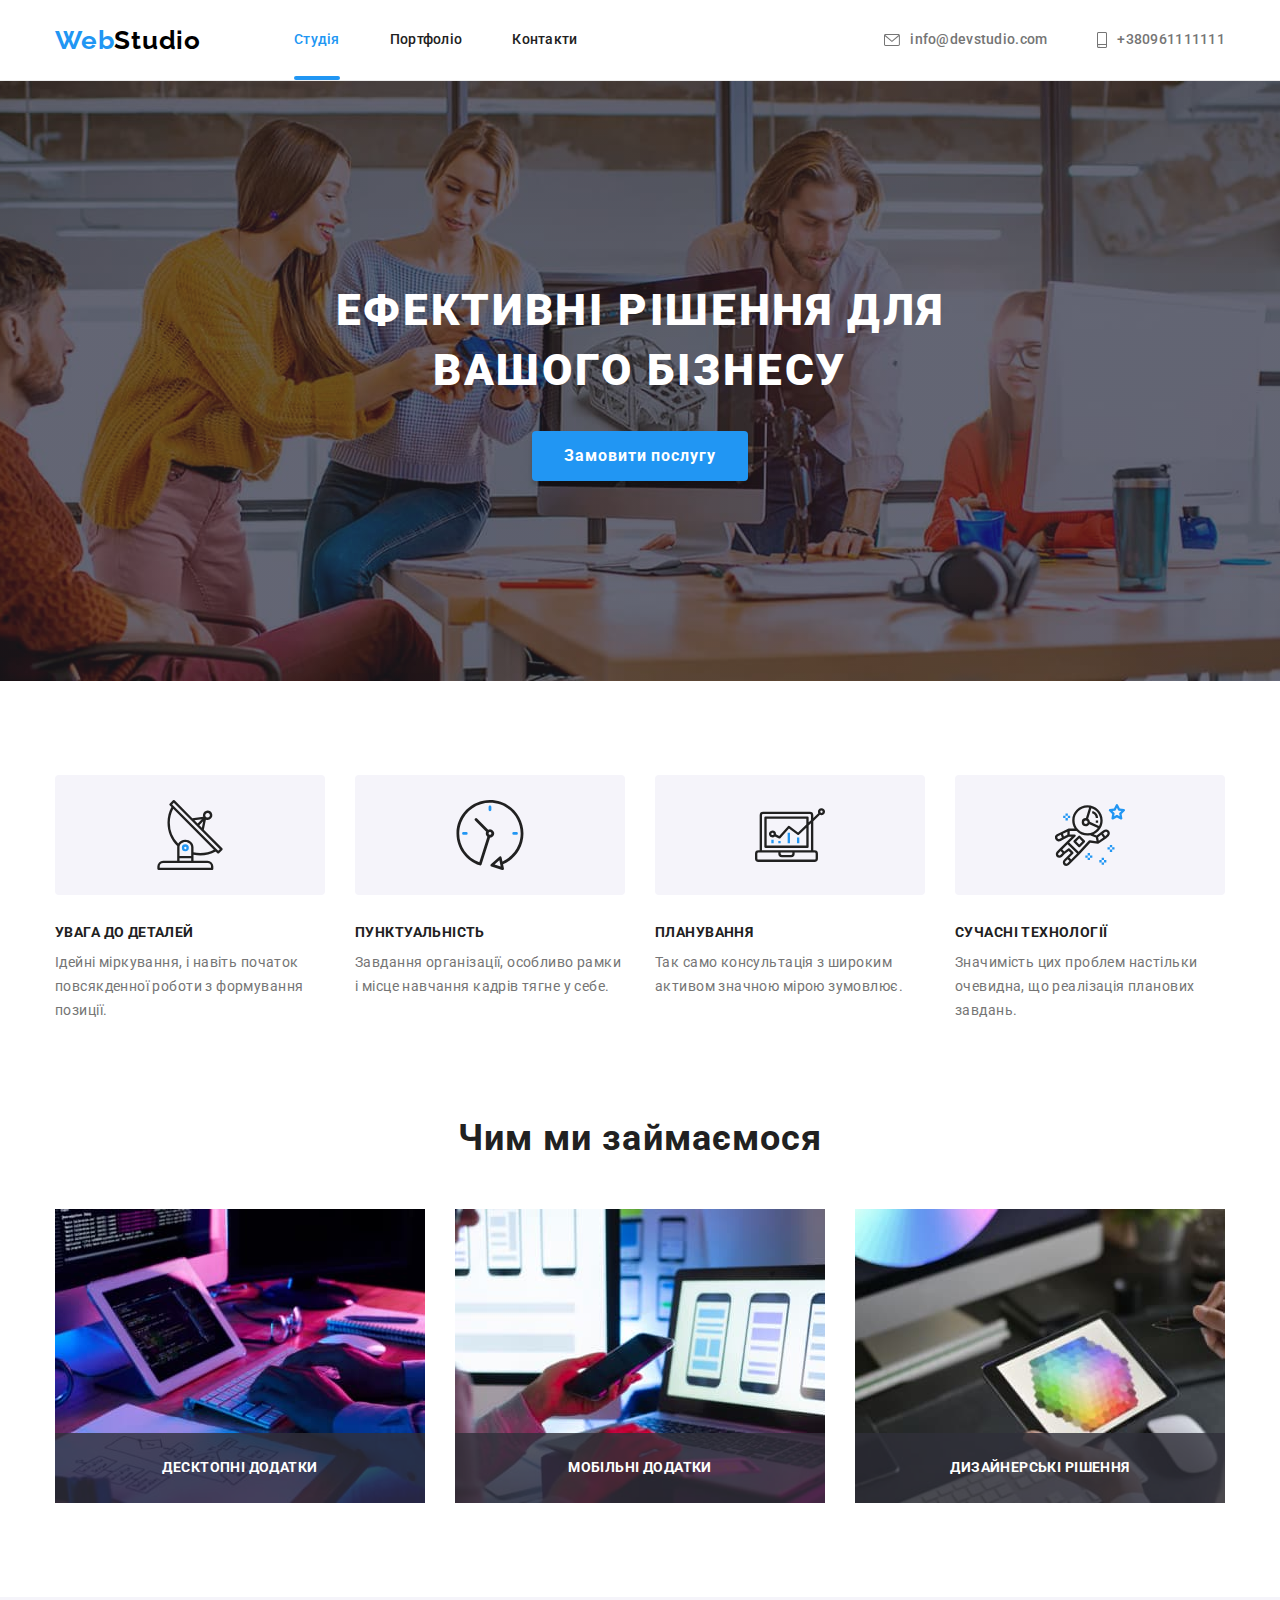
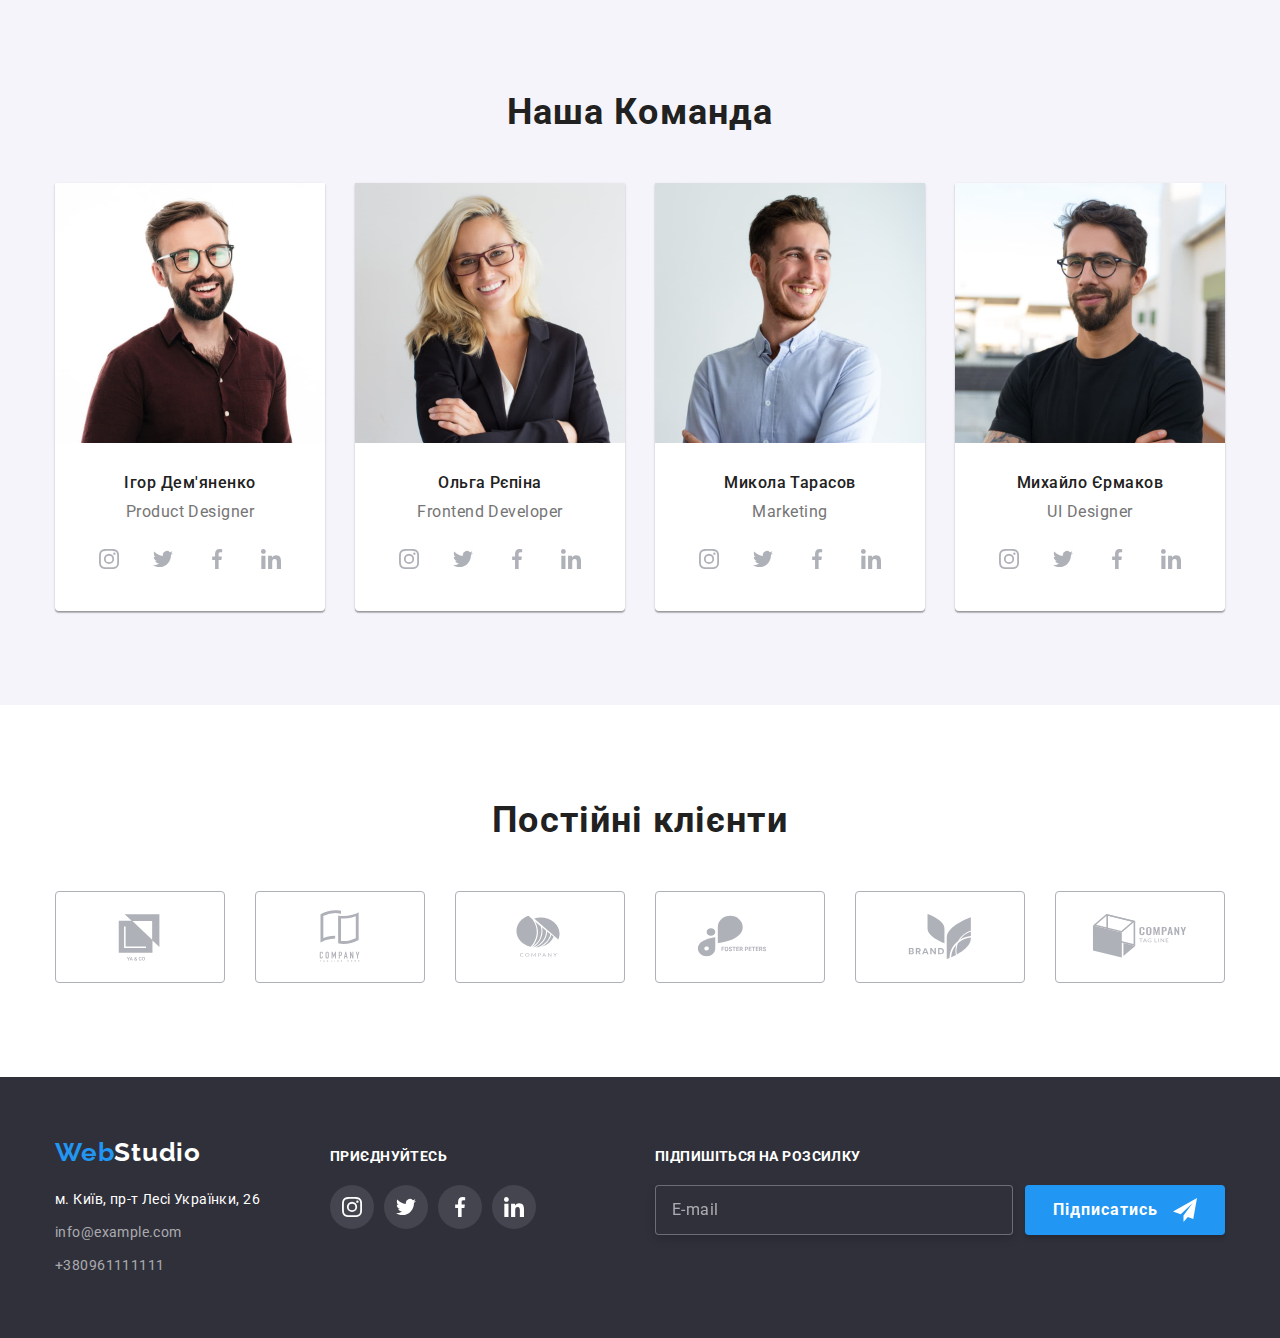
==== index.html @ 1fc2f69b "ДЗ 7" ====
<!DOCTYPE html>
<html lang="uk">
	<head>
		<meta charset="UTF-8" />
		<meta http-equiv="X-UA-Compatible" content="IE=edge" />
		<meta name="viewport" content="width=device-width, initial-scale=1.0" />
		<title>Web Studio (Version 2.1)</title>
		<link rel="preconnect" href="https://fonts.googleapis.com" />
		<link rel="preconnect" href="https://fonts.gstatic.com" crossorigin />
		<link
			href="https://fonts.googleapis.com/css2?family=Raleway:wght@700&family=Roboto:wght@400;500;700;900&display=swap"
			rel="stylesheet"
		/>
		<link
			rel="stylesheet"
			href="https://cdnjs.cloudflare.com/ajax/libs/modern-normalize/1.1.0/modern-normalize.min.css"
		/>
		<link rel="stylesheet" href="./css/main.min.css" />
	</head>

	<body>
		<header class="header">
			<div class="container">
				<div class="header__container">
					<nav class="navigation">
						<a lang="en" href="./index.html" class="link navigation__logo"
							><span class="navigation__logo-part1">Web</span><span class="navigation__logo-part2">Studio</span>
						</a>
						<ul class="site-nav list">
							<li class="site-nav__item"><a href="./index.html" class="site-nav__link link current">Студія</a> </li>
							<li class="site-nav__item"><a href="./portfolio.html" class="site-nav__link link">Портфоліо</a> </li>
							<li class="site-nav__item"><a href="" class="site-nav__link link">Контакти</a></li>
						</ul>
					</nav>
					<ul class="site-adress list">
						<li class="site-adress__item mail">
							<svg class="site-adress__icon" width="16px" height="12px">
								<use href="./images/icons.svg#icon-envelope"></use>
							</svg>
							<a href="mailto:info@devstudio.com" class="site-adress__link link">info@devstudio.com</a>
						</li>
						<li class="site-adress__item phone">
							<svg class="site-adress__icon" width="10px" height="16px">
								<use href="./images/icons.svg#icon-smartphone"></use>
							</svg>
							<a href="tel:+380961111111" class="site-adress__link link">+380961111111</a>
						</li>
					</ul>
				</div>
			</div>
		</header>
		<main>
			<section class="hero">
				<div class="container">
					<h1 class="hero__title">Ефективні рішення для вашого бізнесу</h1>
					<button type="button" class="hero__button" data-modal-open>Замовити послугу</button>
				</div>
			</section>
			<div class="container">
				<section class="benefits section">
					<h2 class="visually-hidden">Наші переваги</h2>
					<ul class="benefits__list">
						<li class="list">
							<div class="benefits__blok">
								<svg class="icon" width="70px" height="70px">
									<use href="./images/icons.svg#icon-antenna"></use>
								</svg>
							</div>
							<h3 class="benefits__title">УВАГА ДО ДЕТАЛЕЙ</h3>
							<p class="benefits__text"
								>Ідейні міркування, і навіть початок повсякденної роботи з формування позиції.
							</p>
						</li>
						<li class="list">
							<div class="benefits__blok">
								<svg class="icon" width="70px" height="70px">
									<use href="./images/icons.svg#icon-clock"></use>
								</svg>
							</div>
							<h3 class="benefits__title">ПУНКТУАЛЬНІСТЬ</h3>
							<p class="benefits__text">Завдання організації, особливо рамки і місце навчання кадрів тягне у себе. </p>
						</li>
						<li class="list">
							<div class="benefits__blok">
								<svg class="icon" width="70px" height="70px">
									<use href="./images/icons.svg#icon-diagram"></use>
								</svg>
							</div>
							<h3 class="benefits__title">ПЛАНУВАННЯ</h3>
							<p class="benefits__text">Так само консультація з широким активом значною мірою зумовлює. </p>
						</li>
						<li class="list">
							<div class="benefits__blok">
								<svg class="icon" width="70px" height="70px">
									<use href="./images/icons.svg#icon-astronaut"></use>
								</svg>
							</div>
							<h3 class="benefits__title">СУЧАСНІ ТЕХНОЛОГІЇ</h3>
							<p class="benefits__text">Значимість цих проблем настільки очевидна, що реалізація планових завдань. </p>
						</li>
					</ul>
				</section>
			</div>

			<section class="about section">
				<div class="container">
					<h2 class="about__head">Чим ми займаємося</h2>
					<ul class="about__list list">
						<li class="about__card">
							<h3 class="about__title">Десктопні додатки</h3>
							<a href=""><img src="./images/img-1-1.jpg" alt="Десктопные Приложения" width="370" height="294" /></a>
						</li>
						<li class="about__card">
							<h3 class="about__title">Мобільні додатки</h3
							><a href=""><img src="./images/img-1-2.jpg" alt="Мобильные Приложения" width="370" height="294" /></a>
						</li>

						<li class="about__card">
							<h3 class="about__title">Дизайнерські рішення</h3
							><a href=""><img src="./images/img-1-3.jpg" alt="Гвозди деревянные" width="370" height="294" /></a>
						</li>
					</ul>
				</div>
			</section>
			<section class="team section">
				<div class="container">
					<h2 class="team__head">Наша Команда</h2>
					<ul class="team__list list">
						<li class="team__card"
							><img src="./images/img-1-4.jpg" alt="хлопец в очках" width="270" height="260" />
							<h3 class="team__name">Ігор Дем'яненко</h3>
							<p lang="en" class="team__job">Product Designer</p>
							<ul class="social list">
								<li
									><a href="" class="social__link">
										<svg class="social__icon" width="20px" height="20px">
											<use href="./images/icons.svg#icon-instagram"></use>
										</svg> </a
								></li>
								<li
									><a href="" class="social__link">
										<svg class="social__icon" width="20px" height="20px">
											<use href="./images/icons.svg#icon-twitter"></use></svg></a
								></li>
								<li
									><a href="" class="social__link">
										<svg class="social__icon" width="20px" height="20px">
											<use href="./images/icons.svg#icon-facebook"></use></svg></a
								></li>
								<li
									><a href="" class="social__link">
										<svg class="social__icon" width="20px" height="20px">
											<use href="./images/icons.svg#icon-linkedin"></use></svg></a
								></li>
							</ul>
						</li>
						<li class="team__card"
							><img src="./images/img-1-5.jpg" alt="баришня в очках" width="270" height="260" />
							<h3 class="team__name">Ольга Рєпіна</h3>
							<p lang="en" class="team__job">Frontend Developer</p>
							<ul class="social list">
								<li
									><a href="" class="social__link">
										<svg class="social__icon" width="20px" height="20px">
											<use href="./images/icons.svg#icon-instagram"></use>
										</svg> </a
								></li>
								<li
									><a href="" class="social__link">
										<svg class="social__icon" width="20px" height="20px">
											<use href="./images/icons.svg#icon-twitter"></use></svg></a
								></li>
								<li
									><a href="" class="social__link">
										<svg class="social__icon" width="20px" height="20px">
											<use href="./images/icons.svg#icon-facebook"></use></svg></a
								></li>
								<li
									><a href="" class="social__link">
										<svg class="social__icon" width="20px" height="20px">
											<use href="./images/icons.svg#icon-linkedin"></use></svg></a
								></li>
							</ul>
						</li>
						<li class="team__card"
							><img src="./images/img-1-6.jpg" alt="хлопец без очков" width="270" height="260" />
							<h3 class="team__name">Микола Тарасов</h3>
							<p lang="en" class="team__job">Marketing</p>
							<ul class="social list">
								<li
									><a href="" class="social__link">
										<svg class="social__icon" width="20px" height="20px">
											<use href="./images/icons.svg#icon-instagram"></use>
										</svg> </a
								></li>
								<li
									><a href="" class="social__link">
										<svg class="social__icon" width="20px" height="20px">
											<use href="./images/icons.svg#icon-twitter"></use></svg></a
								></li>
								<li
									><a href="" class="social__link">
										<svg class="social__icon" width="20px" height="20px">
											<use href="./images/icons.svg#icon-facebook"></use></svg></a
								></li>
								<li
									><a href="" class="social__link">
										<svg class="social__icon" width="20px" height="20px">
											<use href="./images/icons.svg#icon-linkedin"></use></svg></a
								></li>
							</ul>
						</li>
						<li class="team__card"
							><img src="./images/img-1-7.jpg" alt="похожий хлопец в очках" width="270" height="260" />
							<h3 class="team__name">Михайло Єрмаков</h3>
							<p lang="en" class="team__job">UI Designer</p>
							<ul class="social list">
								<li
									><a href="" class="social__link">
										<svg class="social__icon" width="20px" height="20px">
											<use href="./images/icons.svg#icon-instagram"></use>
										</svg> </a
								></li>
								<li
									><a href="" class="social__link">
										<svg class="social__icon" width="20px" height="20px">
											<use href="./images/icons.svg#icon-twitter"></use></svg></a
								></li>
								<li
									><a href="" class="social__link">
										<svg class="social__icon" width="20px" height="20px">
											<use href="./images/icons.svg#icon-facebook"></use></svg></a
								></li>
								<li
									><a href="" class="social__link">
										<svg class="social__icon" width="20px" height="20px">
											<use href="./images/icons.svg#icon-linkedin"></use></svg></a
								></li>
							</ul>
						</li>
					</ul>
				</div>
			</section>
			<section class="clients section">
				<div class="container">
					<h2 class="clients__head">Постійні клієнти</h2>
					<ul class="clients__list list">
						<li
							><a href="" class="client__link">
								<svg width="106px" height="60px">
									<use href="./images/icons.svg#icon-logop1"></use></svg></a
						></li>
						<li
							><a href="" class="client__link">
								<svg width="106px" height="60px">
									<use href="./images/icons.svg#icon-logop2"></use></svg></a
						></li>
						<li
							><a href="" class="client__link">
								<svg width="106px" height="60px">
									<use href="./images/icons.svg#icon-logop3"></use></svg></a
						></li>
						<li
							><a href="" class="client__link">
								<svg width="106px" height="60px">
									<use href="./images/icons.svg#icon-logop4"></use></svg></a
						></li>
						<li
							><a href="" class="client__link">
								<svg width="106px" height="60px">
									<use href="./images/icons.svg#icon-logop5"></use></svg></a
						></li>
						<li
							><a href="" class="client__link">
								<svg width="106px" height="60px">
									<use href="./images/icons.svg#icon-logop6"></use></svg></a
						></li>
					</ul>
				</div>
			</section>
		</main>
		<footer class="footer">
			<div class="container list">
				<div class="footer__blocks list">
					<div class="footer__nav">
						<a href="" class="link">
							<p lang="en" class="navigation__logo-footer"
								><span class="navigation__logo-part1">Web</span><span class="navigation__logo-part3">Studio</span></p
							>
						</a>
						<address>
							<ul class="list">
								<li class="footer__list"
									><a href="https://goo.gl/maps/LEngHqbAJeuQZEvs9" target="_blank" class="city__adress link"
										>м. Київ, пр-т Лесі Українки, 26</a
									>
								</li>
								<li class="footer__list"
									><a href="mailto:info@example.com" class="footer__contacts link">info@example.com</a>
								</li>
								<li><a href="tel:+380961111111" class="footer__contacts link">+380961111111</a></li>
							</ul>
						</address>
					</div>
					<div class="footer__social">
						<p class="footer__title">приєднуйтесь</p>
						<ul class="footer__list list">
							<li class="footer__social-item"
								><a href="" class="footer__social-link">
									<svg class="footer-icon" width="20px" height="20px">
										<use href="./images/icons.svg#icon-instagram"></use>
									</svg> </a
							></li>
							<li class="footer__social-item"
								><a href="" class="footer__social-link">
									<svg class="footer-icon" width="20px" height="20px">
										<use href="./images/icons.svg#icon-twitter"></use></svg></a
							></li>
							<li class="footer__social-item"
								><a href="" class="footer__social-link">
									<svg class="footer-icon" width="20px" height="20px">
										<use href="./images/icons.svg#icon-facebook"></use></svg></a
							></li>
							<li class="footer__social-item"
								><a href="" class="footer__social-link">
									<svg class="footer-icon" width="20px" height="20px">
										<use href="./images/icons.svg#icon-linkedin"></use></svg></a
							></li>
						</ul>
					</div>
					<div class="footer__join">
						<p class="footer__title">підпишіться на розсилку</p>
						<form class="footer__email">
							<input type="email" name="email" placeholder="E-mail" class="footer__email-input" />
							<button type="submit" class="footer__button">
								<span class="footer__button-icon">
									Підписатись
									<svg class="footer__icon" width="24px" height="24px">
										<use href="./images/icons.svg#icon-send"></use>
									</svg>
								</span>
							</button>
						</form>
					</div>
				</div>
			</div>
		</footer>
		<div class="backdrop is-hidden" data-modal>
			<div class="modal">
				<button type="button" class="modal__close" data-modal-close>
					<svg class="modal__close-icon" width="18px" height="18px">
						<use href="./images/icons.svg#icon-modal-close"></use>
					</svg>
				</button>
				<p class="modal__title">Залиште свої дані, ми вам передзвонимо</p>
				<form class="modal__form">
					<div class="modal__field"
						><label for="name">Ім'я</label>
						<div class="modal__icon-position">
							<input type="text" name="name" id="name" />
							<svg class="modal__icon" width="18px" height="18px">
								<use href="./images/icons.svg#icon-person"></use>
							</svg>
						</div>
					</div>
					<div class="modal__field"
						><label for="phone">Телефон</label>
						<div class="modal__icon-position">
							<input type="tel" name="phone" id="phone" />
							<svg class="modal__icon" width="18px" height="18px">
								<use href="./images/icons.svg#icon-phone"></use>
							</svg>
						</div>
					</div>
					<div class="modal__field"
						><label for="mail">Пошта</label>
						<div class="modal__icon-position">
							<input type="email" name="email" id="mail" />
							<svg class="modal__icon" width="18px" height="18px">
								<use href="./images/icons.svg#icon-email"></use>
							</svg>
						</div>
					</div>
					<div class="modal__field">
						<label for="comment">Коментар</label>
						<textarea name="comment" cols="30" rows="10" placeholder="Введіть текст" id="comment"></textarea>
					</div>
					<label for="agree" class="modal__text">
						<input type="checkbox" name="agree" id="agree" class="modal__checkbox" />
						<span class="modal__agree-icon">
							<svg width="16px" height="15px">
								<use href="./images/icons.svg#icon-check-mark"></use>
							</svg>
						</span>
						Погоджуюся з розсилкою та приймаю <a href="" class="modal__link">Умови договору</a>
					</label>
					<div class="modal__button-center"><button type="submit" class="modal__button">Відправити</button></div>
				</form>
			</div>
		</div>
		<script src="./js/modal.js"></script>
	</body>
</html>
---- css/main.min.css ----
html{box-sizing:border-box}*,::before,::after{box-sizing:inherit}h1,h2,h3,h4,h5,h6,p,ul,ol{margin:0;padding:0}img{display:block;max-width:100%;height:auto}.list{list-style:none}.link{text-decoration:none}.container{width:1200px;padding-left:15px;padding-right:15px;margin-left:auto;margin-right:auto}.section{padding-top:94px;padding-bottom:94px}.about__head,.team__head,.clients__head{text-align:center;margin-bottom:50px;font-weight:700;font-size:36px;line-height:1.17;letter-spacing:.03em;color:var(--title-text-color)}:root{--primary-text-color: #757575;--title-text-color: #212121;--white-text-color: #ffffff;--blue-color: #2196f3;--blue-hover-color: #188ce8;--background-back-color: #2f303a;--logo-part2-color: #000000;--footer-color: rgba(255, 255, 255, 0.6);--button-bg-color: #f5f4fa;--team-bg-color: #f5f4fa;--main-bg-color: #f5f5f5;--border-heder-line: #ececec;--border-card-line: #eeeeee;--icon-main-color: #afb1b8;--hero-bg-color: #c4c4c4;--hero-bg-overlay: rgba(47, 48, 58, 0.4);--bgcolor-wedo: rgba(47, 48, 58, 0.8);--timing-function: cubic-bezier(0.4, 0, 0.2, 1);--bgcolor-exampl-overlay: rgba(33, 150, 243, 0.9)}body{font-family:"roboto",sans-serif}.visually-hidden{position:absolute;width:1px;height:1px;margin:-1px;border:0;padding:0;white-space:nowrap;clip-path:inset(100%);clip:rect(0 0 0 0);overflow:hidden}.header{background-color:var(--white-text-color);border-bottom:1px solid var(--border-heder-line)}.header__container,.navigation{display:flex;align-items:center}.navigation__logo{margin-right:93px}.navigation__logo-part1,.navigation__logo-part2,.navigation__logo-part3{font-family:"Raleway";font-style:normal;font-weight:700;font-size:26px;line-height:1.19;letter-spacing:.03em}.navigation__logo-part1{color:var(--blue-color)}.navigation__logo-part2{color:var(--logo-part2-color)}.site-nav__link{display:block;position:relative;padding-top:32px;padding-bottom:32px;font-weight:500;font-size:14px;line-height:1.14;letter-spacing:.02em;color:var(--title-text-color);transition:color 250ms var(--timing-function)}.site-nav__link:hover,.site-nav__link:focus,.site-nav__link:active{color:var(--blue-color)}.site-nav{display:flex}.site-nav .current{color:var(--blue-color)}.site-nav .current::after{content:"";position:absolute;left:0;bottom:0;display:block;width:100%;height:4px;border-radius:2px;background-color:var(--blue-color)}.site-nav__item:not(:last-child){margin-right:50px}.site-adress{display:flex;margin-left:auto;justify-content:center;align-items:center;color:var(--primary-text-color)}.site-adress__item{display:flex;padding-top:32px;padding-bottom:32px;justify-content:center;align-items:center}.site-adress__item .mail{padding-top:32px;padding-bottom:32px}.site-adress__item:not(:last-child){margin-right:50px}.site-adress__item:focus,.site-adress__item:hover,.site-adress__item:active{color:var(--blue-color);cursor:pointer}.site-adress__icon{display:flex;margin-right:10px;justify-content:center;align-items:center;fill:currentColor;transition:color 250ms var(--timing-function)}.site-adress__link{font-weight:500;font-size:14px;line-height:1.14;letter-spacing:.02em;color:var(--primary-text-color);transition:color 250ms var(--timing-function)}.site-adress__item:focus .site-adress__link,.site-adress__item:hover .site-adress__link,.site-adress__item:active .site-adress__link{color:var(--blue-color);cursor:pointer}.hero{background-color:var(--hero-bg-color);background-image:linear-gradient(var(--hero-bg-overlay), var(--hero-bg-overlay)),url(../images/hero\ bg.jpg);background-repeat:no-repeat;background-position:center;max-width:1600px;margin:0 auto;text-align:center;padding:200px 0px}.hero__title{width:696px;margin:auto;margin-bottom:30px;font-weight:900;font-size:44px;line-height:1.36;letter-spacing:.06em;text-transform:uppercase;color:var(--white-text-color)}.hero__button{padding:10px 32px;font-family:"Roboto";font-weight:700;font-size:16px;line-height:1.88;align-items:center;letter-spacing:.06em;color:var(--white-text-color);background-color:var(--blue-color);box-shadow:0px 4px 4px rgba(0,0,0,.15);border-radius:4px;border:none;transition:background-color 250ms var(--timing-function)}.hero__button:hover,.hero__button:focus{background-color:var(--blue-hover-color);cursor:pointer}.benefits{padding-bottom:0}.benefits__list{display:flex}.benefits__list .list:not(:last-child){margin-right:30px}.benefits__blok{display:flex;justify-content:center;align-items:center;background-color:var(--button-bg-color);width:270px;height:120px;border-radius:4px;margin-bottom:30px}.benefits__title{margin-bottom:10px;font-weight:700;font-size:14px;line-height:1.14;letter-spacing:.03em;text-transform:uppercase;color:var(--title-text-color)}.benefits__text{width:270px;font-weight:400;font-size:14px;line-height:1.71;letter-spacing:.03em;color:var(--primary-text-color)}.about__list{display:flex;gap:30px}.about__card{position:relative}.about__title{display:flex;justify-content:center;align-items:center;position:absolute;width:370px;height:70px;left:0;bottom:0;background-color:var(--bgcolor-wedo);font-weight:700;font-size:14px;line-height:1.14;text-align:center;margin:0;letter-spacing:.03em;text-transform:uppercase;color:var(--white-text-color)}.team{background-color:var(--team-bg-color)}.team__list{display:flex;gap:30px;text-align:center}.team__card{box-shadow:0px 1px 3px rgba(0,0,0,.12),0px 1px 1px rgba(0,0,0,.14),0px 2px 1px rgba(0,0,0,.2);border-radius:0px 0px 4px 4px;background-color:var(--white-text-color)}.team__name{margin-top:30px;margin-bottom:10px;font-weight:500;font-size:16px;line-height:1.19;letter-spacing:.03em;color:var(--title-text-color)}.team__job{margin-bottom:16px;font-weight:400;font-size:16px;line-height:1.19;letter-spacing:.03em;color:var(--primary-text-color)}.social{display:flex;justify-content:center;gap:10px;margin-bottom:30px}.social__link{width:44px;height:44px;border-radius:50%;display:flex;justify-content:center;align-items:center;fill:var(--icon-main-color);transition:background-color 250ms var(--timing-function),fill 250ms var(--timing-function)}.social__link:hover,.social__link:focus,.social__link:active{background-color:var(--blue-color)}.social__link:hover .social__icon,.social__link:focus .social__icon,.social__link:active .social__icon{fill:var(--white-text-color)}.clients__list{display:flex;gap:30px}.client__link{display:flex;justify-content:center;align-items:center;fill:var(--icon-main-color);border:1px solid var(--icon-main-color);border-radius:4px;width:170px;height:92px;transition:fill 250ms var(--timing-function),border-color 250ms var(--timing-function)}.client__link:hover,.client__link:focus{fill:var(--blue-color);border-color:var(--blue-color);cursor:pointer}.examples__buttons{width:575px;display:flex;margin:auto;margin-bottom:50px;justify-content:center;border:none;border-radius:4px}.examples__button{font-family:inherit;font-weight:500;font-size:16px;line-height:1.62;text-align:center;letter-spacing:.03em;color:var(--title-text-color);background-color:var(--button-bg-color);border-radius:4px;border:none;transition:background-color 250ms var(--timing-function),color 250ms var(--timing-function),box-shadow 250ms var(--timing-function);padding:6px 22px}.examples__button:hover,.examples__button:focus,.examples__button:active{color:var(--white-text-color);background-color:var(--blue-color);cursor:pointer;box-shadow:0px 3px 1px rgba(0,0,0,.1),0px 1px 2px rgba(0,0,0,.08),0px 2px 2px rgba(0,0,0,.12)}.examples__button-blue{color:var(--white-text-color);background-color:var(--blue-color)}.examples__block:not(:last-child){margin-right:8px}.examples__list{display:flex;flex-wrap:wrap}.examples__name{font-weight:700;font-size:18px;line-height:2;letter-spacing:.06em;color:var(--title-text-color);margin-bottom:4px}.examples__type{font-weight:400;font-size:16px;line-height:1.88;letter-spacing:.03em;color:var(--primary-text-color)}.examples__element{width:calc((100% - 60px)/3);margin-right:30px;margin-bottom:30px}.examples__element:nth-last-child(-n+3){margin-bottom:0}.examples__element:nth-child(3n){margin-right:0}.examples__element:hover,.examples__element:focus{box-shadow:0px 1px 1px rgba(0,0,0,.12),0px 4px 4px rgba(0,0,0,.06),1px 4px 6px rgba(0,0,0,.16)}.examples__link{display:block;text-decoration:none}.examples__card{border-left:1px solid var(--border-card-line);border-right:1px solid var(--border-card-line);border-bottom:1px solid var(--border-card-line);padding:20px 24px}.examples__overflow{position:relative;overflow:hidden}.examples__overlay{display:block;position:absolute;left:0;top:0;width:100%;height:100%;padding:63px 24px;font-size:18px;line-height:1.56;letter-spacing:.03em;color:var(--white-text-color);background-color:var(--bgcolor-exampl-overlay);transform:translateY(100%);opacity:0;transition:transform 250ms var(--timing-function),opacity 250ms var(--timing-function);overflow:auto}.examples__link:hover .examples__overlay,.examples__link:focus .examples__overlay{transform:translateY(0%);opacity:1}.footer{background-color:var(--background-back-color);padding:60px 0px}.footer__blocks{display:flex;align-items:baseline}.footer__nav{margin-right:70px}.footer__join{margin-left:auto}.navigation__logo-footer{margin-bottom:20px}.navigation__logo-part3{color:var(--white-text-color)}.city__adress{font-style:normal;font-weight:400;font-size:14px;line-height:1.71;letter-spacing:.03em;color:var(--white-text-color);transition:color 250ms var(--timing-function)}.city__adress:hover,.city__adress:focus,.city__adress:active{color:var(--blue-color)}.footer__contacts{font-style:normal;font-weight:400;font-size:14px;line-height:1.71;letter-spacing:.03em;color:var(--footer-color);transition:color 250ms var(--timing-function)}.footer__contacts:hover,.footer__contacts:focus,.footer__contacts:active{color:var(--blue-color)}.footer__list{margin-bottom:9px}.footer__button{width:200px;height:50px;font-weight:700;font-size:16px;line-height:1.88;text-align:center;letter-spacing:.06em;color:var(--white-text-color);background:var(--blue-color);box-shadow:0px 4px 4px rgba(0,0,0,.15);border-radius:4px;border:none;padding:0;outline:none}.footer__email{display:flex}.footer__email-input{width:358px;height:50px;margin:0px;padding:0;outline:none;margin-right:12px;border:1px solid rgba(255,255,255,.3);filter:drop-shadow(0px 4px 4px rgba(0, 0, 0, 0.15));border-radius:4px;background:var(--background-back-color);color:var(--white-text-color)}.footer__email input{padding-left:16px;font-weight:400;font-size:16px;line-height:21.25;align-items:center;letter-spacing:.03em;color:var(--white-text-color)}.footer__email input::placeholder{font-weight:400;font-size:16px;line-height:21.25;align-items:center;letter-spacing:.03em;color:rgba(255,255,255,.6)}.footer__button-icon{display:flex;position:relative;margin:10px 28px;width:144px;height:30px;border:none;align-items:center}.footer__icon{position:absolute;top:o;right:0;fill:var(--white-text-color)}.footer__list{display:flex;gap:10px}.footer__title{margin-bottom:20px;font-weight:700;font-size:14px;line-height:1.14;letter-spacing:.03em;text-transform:uppercase;color:var(--white-text-color)}.footer__social-item{width:44px;height:44px;border-radius:50%;background:rgba(255,255,255,.1)}.footer__social-link{fill:var(--white-text-color);display:flex;justify-content:center;align-items:center;width:100%;height:100%;border-radius:50%;transition:background-color 250ms var(--timing-function)}.footer__social-link:hover,.footer__social-link:focus,.footer__social-link:active{background-color:var(--blue-color)}.backdrop{position:fixed;width:100%;height:100%;top:0;background-color:rgba(0,0,0,.2);transition:opacity 250ms var(--timing-function),visibility 250ms var(--timing-function)}.is-hidden{opacity:0;visibility:hidden;pointer-events:none}.is-hidden .modal{transform:translate(-50%, -50%) scale(0.5)}.modal{width:528px;min-height:581px;padding:40px;background-color:var(--white-text-color);box-shadow:0px 1px 3px rgba(0,0,0,.12),0px 1px 1px rgba(0,0,0,.14),0px 2px 1px rgba(0,0,0,.2);border-radius:4px;position:absolute;top:50%;left:50%;transform:translate(-50%, -50%) scale(1) rotate(360deg);transition:transform 500ms var(--timing-function)}.modal__close{position:absolute;top:8px;right:8px;height:30px;width:30px;border-radius:50%;border:1px solid rgba(0,0,0,.1);background-color:var(--white-text-color)}.modal__close-icon{fill:var(--logo-part2-color);display:flex;justify-content:center;align-items:center;width:100%;height:100%}.modal__title{text-align:center;margin-bottom:12px;font-weight:700;font-size:20px;line-height:1.15;letter-spacing:.03em;color:var(--title-text-color)}.modal__form{width:448px;margin-bottom:20px}.modal__field{display:flex;flex-direction:column;font-weight:400;font-size:12px;line-height:1.17;letter-spacing:.01em;color:var(--primary-text-color);outline:none;margin-bottom:10px}.modal__field input{height:40px;border:1px solid rgba(33,33,33,.2);border-radius:4px;padding-left:42px;outline-style:none}.modal__field label{margin-bottom:4px}.modal__field textarea{border:1px solid rgba(33,33,33,.2);border-radius:4px;height:120px;padding:12px 16px;outline:none;resize:none}.modal__field:hover input,.modal__field:hover .modal__icon{border-color:var(--blue-color);fill:var(--blue-color)}.modal__field:hover textarea,.modal__field textarea:focus{border-color:var(--blue-color)}.modal__icon-position{position:relative;display:flex;flex-direction:column}.modal__icon-position input:focus,.modal__icon-position input:focus+.modal__icon{border-color:var(--blue-color);fill:var(--blue-color)}.modal__icon{position:absolute;left:21px;top:50%;transform:translate(-50%, -50%);fill:var(--title-text-color)}.modal__link{font-weight:400;font-size:14px;line-height:1.71;letter-spacing:.03em;text-decoration-line:underline;color:var(--blue-color)}.modal__text{display:flex;align-items:center;justify-content:center;color:var(--primary-text-color);font-weight:400;font-size:14px;line-height:1.71;letter-spacing:.03em}.modal__text input{position:absolute;width:1px;height:1px;margin:-1px;border:0;padding:0;white-space:nowrap;clip-path:inset(100%);clip:rect(0 0 0 0);overflow:hidden}.modal__agree-icon{display:flex;align-items:center;justify-content:center;margin-right:7px;width:16px;height:15px;fill:var(--white-text-color);border-radius:2px;border:solid 2px var(--background-back-color)}.modal__checkbox:checked+.modal__agree-icon{background-size:contain;background-origin:border-box;background-color:var(--blue-color);border-color:var(--blue-color);fill:var(--white-text-color);border-radius:2px}.modal__button{text-align:center;margin-top:30px;width:200px;height:50px;font-weight:700;font-size:16px;line-height:1.88;letter-spacing:.06em;color:var(--white-text-color);background:var(--blue-color);box-shadow:0px 4px 4px rgba(0,0,0,.15);border-radius:4px;border:none;padding:0;outline:none}.modal__button:hover{background-color:var(--blue-hover-color)}.modal__button-center{display:flex;justify-content:center}/*# sourceMappingURL=main.min.css.map */
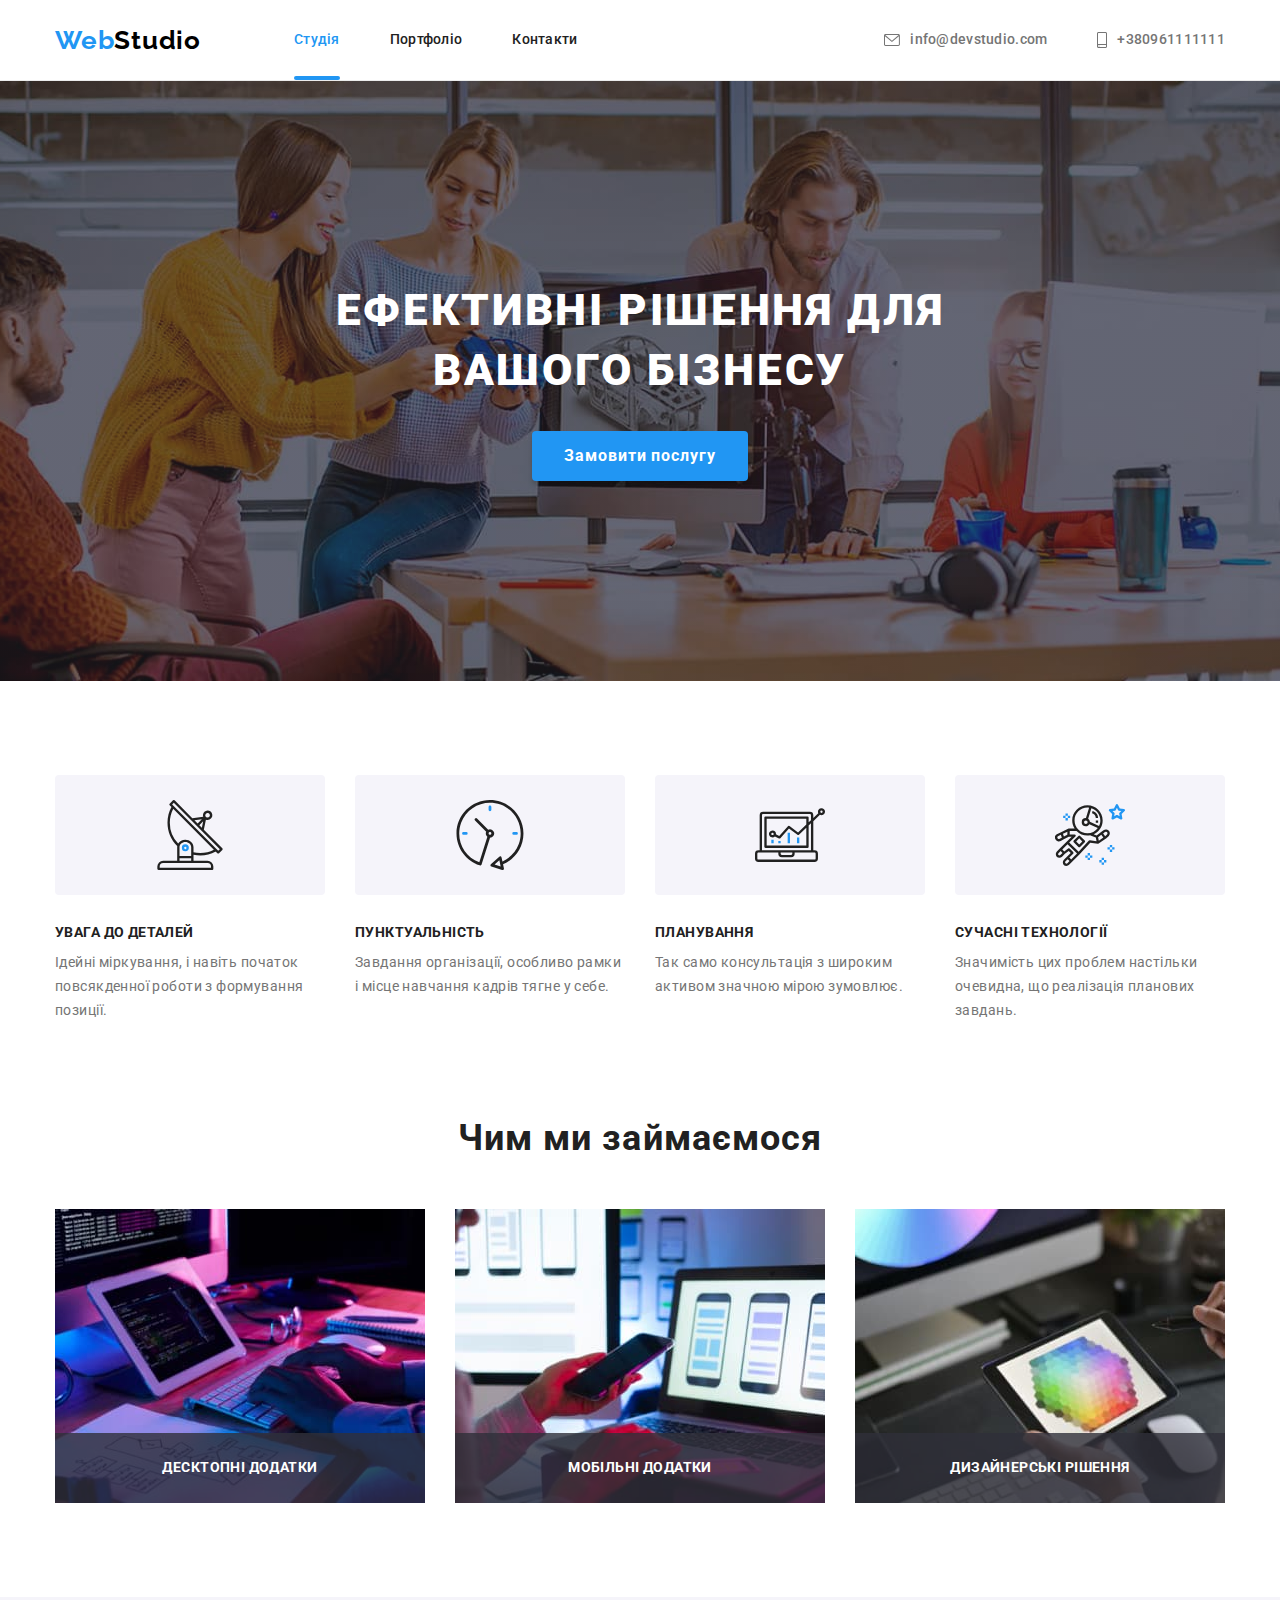
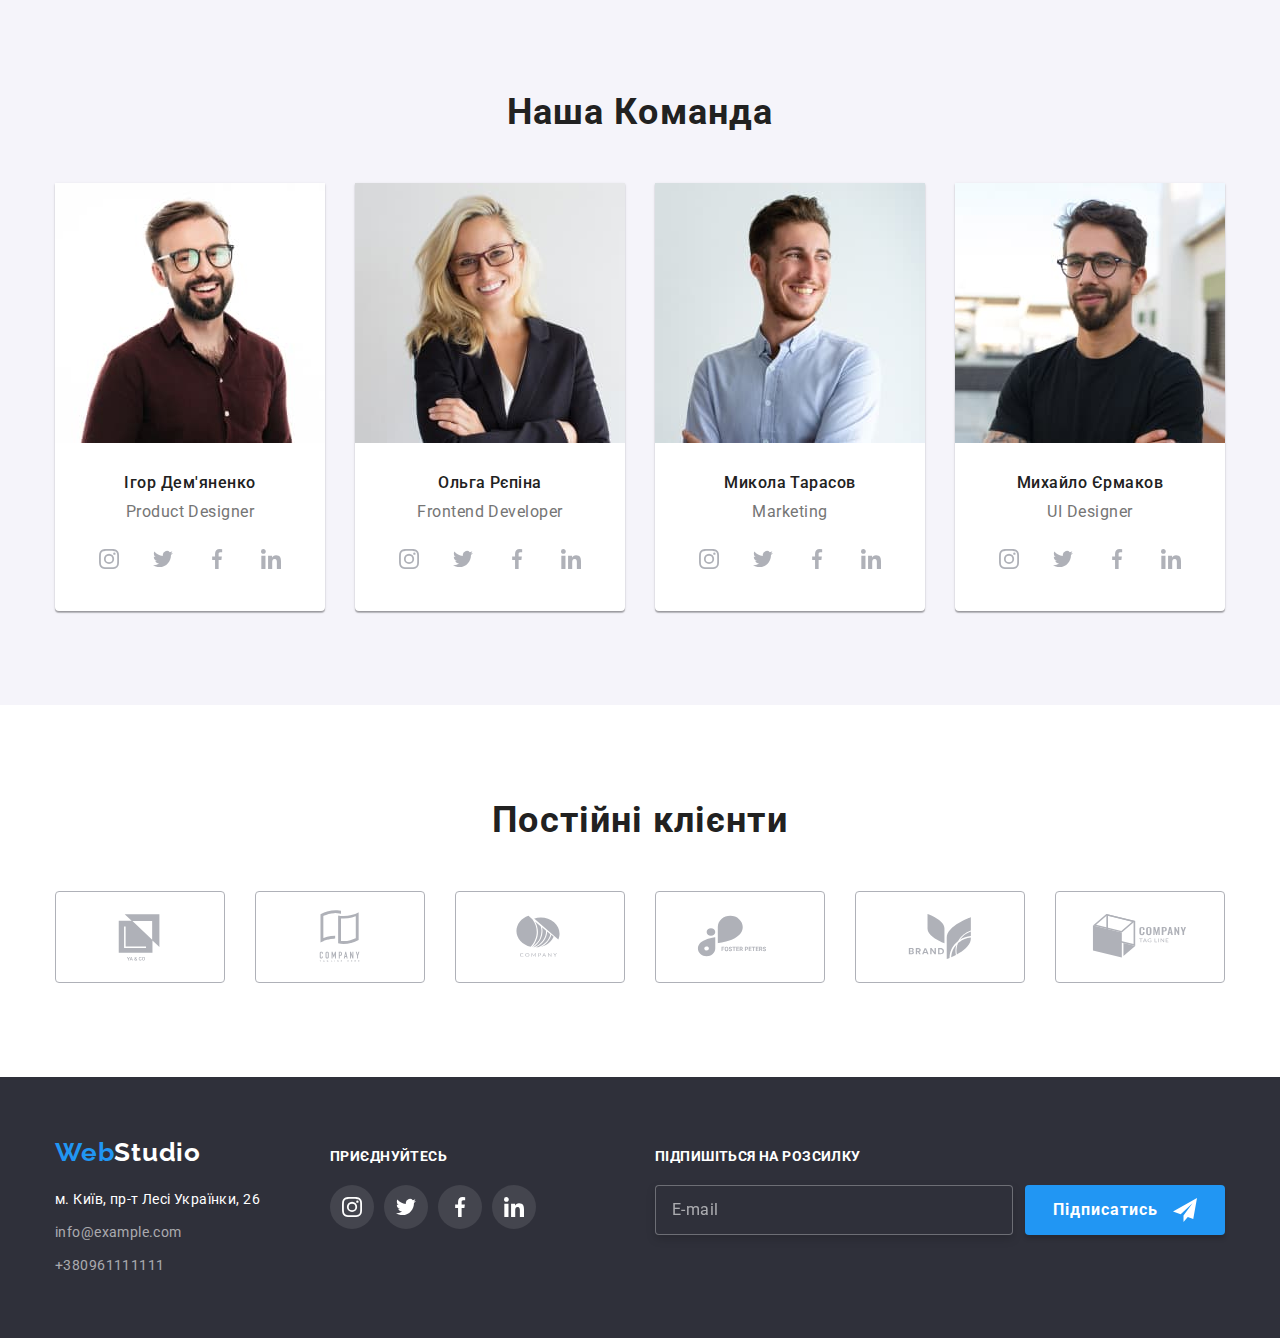
==== commit 9620b2a4: "все без хедера" ====
--- a/index.html
+++ b/index.html
@@ -60,7 +60,7 @@
 				<section class="benefits section">
 					<h2 class="visually-hidden">Наші переваги</h2>
 					<ul class="benefits__list">
-						<li class="list">
+						<li class="benefits__item list">
 							<div class="benefits__blok">
 								<svg class="icon" width="70px" height="70px">
 									<use href="./images/icons.svg#icon-antenna"></use>
@@ -71,7 +71,7 @@
 								>Ідейні міркування, і навіть початок повсякденної роботи з формування позиції.
 							</p>
 						</li>
-						<li class="list">
+						<li class="benefits__item list">
 							<div class="benefits__blok">
 								<svg class="icon" width="70px" height="70px">
 									<use href="./images/icons.svg#icon-clock"></use>
@@ -80,7 +80,7 @@
 							<h3 class="benefits__title">ПУНКТУАЛЬНІСТЬ</h3>
 							<p class="benefits__text">Завдання організації, особливо рамки і місце навчання кадрів тягне у себе. </p>
 						</li>
-						<li class="list">
+						<li class="benefits__item list">
 							<div class="benefits__blok">
 								<svg class="icon" width="70px" height="70px">
 									<use href="./images/icons.svg#icon-diagram"></use>
@@ -89,7 +89,7 @@
 							<h3 class="benefits__title">ПЛАНУВАННЯ</h3>
 							<p class="benefits__text">Так само консультація з широким активом значною мірою зумовлює. </p>
 						</li>
-						<li class="list">
+						<li class="benefits__item list">
 							<div class="benefits__blok">
 								<svg class="icon" width="70px" height="70px">
 									<use href="./images/icons.svg#icon-astronaut"></use>
@@ -126,8 +126,20 @@
 				<div class="container">
 					<h2 class="team__head">Наша Команда</h2>
 					<ul class="team__list list">
-						<li class="team__card"
-							><img src="./images/img-1-4.jpg" alt="хлопец в очках" width="270" height="260" />
+						<li class="team__card">
+							<picture>
+								<source srcset="./images/img-1-4.jpg 1x, ./images/img-1-4-x2.jpg 2x" media="(min-width: 1200px)" />
+								<source
+									srcset="./images/img-1-4-tablet.jpg 1x, ./images/img-1-4-tablet-x2.jpg 2x"
+									media="(min-width: 768px)"
+								/>
+								<source
+									srcset="./images/img-1-4-mob.jpg 1x, ./images/img-1-4-mob-x2.jpg 2x"
+									media="(max-width: 767px)"
+								/>
+								<img src="./images/img-1-4.jpg" alt="хлопец в очках" />
+							</picture>
+
 							<h3 class="team__name">Ігор Дем'яненко</h3>
 							<p lang="en" class="team__job">Product Designer</p>
 							<ul class="social list">
@@ -154,8 +166,20 @@
 								></li>
 							</ul>
 						</li>
-						<li class="team__card"
-							><img src="./images/img-1-5.jpg" alt="баришня в очках" width="270" height="260" />
+						<li class="team__card">
+							<picture>
+								<source srcset="./images/img-1-5.jpg 1x, ./images/img-1-5-x2.jpg 2x" media="(min-width: 1200px)" />
+								<source
+									srcset="./images/img-1-5-tablet.jpg 1x, ./images/img-1-5-tablet-x2.jpg 2x"
+									media="(min-width: 768px)"
+								/>
+								<source
+									srcset="./images/img-1-5-mob.jpg 1x, ./images/img-1-5-mob-x2.jpg 2x"
+									media="(max-width: 767px)"
+								/>
+								<img src="./images/img-1-5.jpg" alt="баришня в очках" />
+							</picture>
+
 							<h3 class="team__name">Ольга Рєпіна</h3>
 							<p lang="en" class="team__job">Frontend Developer</p>
 							<ul class="social list">
@@ -182,8 +206,20 @@
 								></li>
 							</ul>
 						</li>
-						<li class="team__card"
-							><img src="./images/img-1-6.jpg" alt="хлопец без очков" width="270" height="260" />
+						<li class="team__card">
+							<picture>
+								<source srcset="./images/img-1-6.jpg 1x, ./images/img-1-6-x2.jpg 2x" media="(min-width: 1200px)" />
+								<source
+									srcset="./images/img-1-6-tablet.jpg 1x, ./images/img-1-6-tablet-x2.jpg 2x"
+									media="(min-width: 768px)"
+								/>
+								<source
+									srcset="./images/img-1-6-mob.jpg 1x, ./images/img-1-6-mob-x2.jpg 2x"
+									media="(max-width: 767px)"
+								/>
+								<img src="./images/img-1-6.jpg" alt="хлопец без очков" />
+							</picture>
+
 							<h3 class="team__name">Микола Тарасов</h3>
 							<p lang="en" class="team__job">Marketing</p>
 							<ul class="social list">
@@ -210,8 +246,20 @@
 								></li>
 							</ul>
 						</li>
-						<li class="team__card"
-							><img src="./images/img-1-7.jpg" alt="похожий хлопец в очках" width="270" height="260" />
+						<li class="team__card">
+							<picture>
+								<source srcset="./images/img-1-7.jpg 1x, ./images/img-1-7-x2.jpg 2x" media="(min-width: 1200px)" />
+								<source
+									srcset="./images/img-1-7-tablet.jpg 1x, ./images/img-1-7-tablet-x2.jpg 2x"
+									media="(min-width: 768px)"
+								/>
+								<source
+									srcset="./images/img-1-7-mob.jpg 1x, ./images/img-1-7-mob-x2.jpg 2x"
+									media="(max-width: 767px)"
+								/>
+								<img src="./images/img-1-7.jpg" alt="похожий хлопец в очках" />
+							</picture>
+
 							<h3 class="team__name">Михайло Єрмаков</h3>
 							<p lang="en" class="team__job">UI Designer</p>
 							<ul class="social list">
@@ -245,7 +293,7 @@
 				<div class="container">
 					<h2 class="clients__head">Постійні клієнти</h2>
 					<ul class="clients__list list">
-						<li
+						<li class="clients__item"
 							><a href="" class="client__link">
 								<svg width="106px" height="60px">
 									<use href="./images/icons.svg#icon-logop1"></use></svg></a
@@ -282,51 +330,55 @@
 		<footer class="footer">
 			<div class="container list">
 				<div class="footer__blocks list">
-					<div class="footer__nav">
-						<a href="" class="link">
-							<p lang="en" class="navigation__logo-footer"
-								><span class="navigation__logo-part1">Web</span><span class="navigation__logo-part3">Studio</span></p
-							>
-						</a>
-						<address>
-							<ul class="list">
-								<li class="footer__list"
-									><a href="https://goo.gl/maps/LEngHqbAJeuQZEvs9" target="_blank" class="city__adress link"
-										>м. Київ, пр-т Лесі Українки, 26</a
+					<div class="footer__tablet">
+						<div class="footer__nav">
+							<a href="" class="link">
+								<p lang="en" class="navigation__logo-footer"
+									><span class="navigation__logo-part1">Web</span><span class="navigation__logo-part3">Studio</span></p
+								>
+							</a>
+							<address>
+								<ul class="footer__nav-list list">
+									<li class="footer__nav-list"
+										><a href="https://goo.gl/maps/LEngHqbAJeuQZEvs9" target="_blank" class="city__adress link"
+											>м. Київ, пр-т Лесі Українки, 26</a
+										>
+									</li>
+									<li class="footer__nav-list"
+										><a href="mailto:info@example.com" class="footer__contacts link">info@example.com</a>
+									</li>
+									<li class="footer__nav-list"
+										><a href="tel:+380961111111" class="footer__contacts link">+380961111111</a></li
 									>
-								</li>
-								<li class="footer__list"
-									><a href="mailto:info@example.com" class="footer__contacts link">info@example.com</a>
-								</li>
-								<li><a href="tel:+380961111111" class="footer__contacts link">+380961111111</a></li>
+								</ul>
+							</address>
+						</div>
+						<div class="footer__social">
+							<p class="footer__title">приєднуйтесь</p>
+							<ul class="footer__list list">
+								<li class="footer__social-item"
+									><a href="" class="footer__social-link">
+										<svg class="footer-icon" width="20px" height="20px">
+											<use href="./images/icons.svg#icon-instagram"></use>
+										</svg> </a
+								></li>
+								<li class="footer__social-item"
+									><a href="" class="footer__social-link">
+										<svg class="footer-icon" width="20px" height="20px">
+											<use href="./images/icons.svg#icon-twitter"></use></svg></a
+								></li>
+								<li class="footer__social-item"
+									><a href="" class="footer__social-link">
+										<svg class="footer-icon" width="20px" height="20px">
+											<use href="./images/icons.svg#icon-facebook"></use></svg></a
+								></li>
+								<li class="footer__social-item"
+									><a href="" class="footer__social-link">
+										<svg class="footer-icon" width="20px" height="20px">
+											<use href="./images/icons.svg#icon-linkedin"></use></svg></a
+								></li>
 							</ul>
-						</address>
-					</div>
-					<div class="footer__social">
-						<p class="footer__title">приєднуйтесь</p>
-						<ul class="footer__list list">
-							<li class="footer__social-item"
-								><a href="" class="footer__social-link">
-									<svg class="footer-icon" width="20px" height="20px">
-										<use href="./images/icons.svg#icon-instagram"></use>
-									</svg> </a
-							></li>
-							<li class="footer__social-item"
-								><a href="" class="footer__social-link">
-									<svg class="footer-icon" width="20px" height="20px">
-										<use href="./images/icons.svg#icon-twitter"></use></svg></a
-							></li>
-							<li class="footer__social-item"
-								><a href="" class="footer__social-link">
-									<svg class="footer-icon" width="20px" height="20px">
-										<use href="./images/icons.svg#icon-facebook"></use></svg></a
-							></li>
-							<li class="footer__social-item"
-								><a href="" class="footer__social-link">
-									<svg class="footer-icon" width="20px" height="20px">
-										<use href="./images/icons.svg#icon-linkedin"></use></svg></a
-							></li>
-						</ul>
+						</div>
 					</div>
 					<div class="footer__join">
 						<p class="footer__title">підпишіться на розсилку</p>
--- a/css/main.min.css
+++ b/css/main.min.css
@@ -1 +1 @@
-html{box-sizing:border-box}*,::before,::after{box-sizing:inherit}h1,h2,h3,h4,h5,h6,p,ul,ol{margin:0;padding:0}img{display:block;max-width:100%;height:auto}.list{list-style:none}.link{text-decoration:none}.container{width:1200px;padding-left:15px;padding-right:15px;margin-left:auto;margin-right:auto}.section{padding-top:94px;padding-bottom:94px}.about__head,.team__head,.clients__head{text-align:center;margin-bottom:50px;font-weight:700;font-size:36px;line-height:1.17;letter-spacing:.03em;color:var(--title-text-color)}:root{--primary-text-color: #757575;--title-text-color: #212121;--white-text-color: #ffffff;--blue-color: #2196f3;--blue-hover-color: #188ce8;--background-back-color: #2f303a;--logo-part2-color: #000000;--footer-color: rgba(255, 255, 255, 0.6);--button-bg-color: #f5f4fa;--team-bg-color: #f5f4fa;--main-bg-color: #f5f5f5;--border-heder-line: #ececec;--border-card-line: #eeeeee;--icon-main-color: #afb1b8;--hero-bg-color: #c4c4c4;--hero-bg-overlay: rgba(47, 48, 58, 0.4);--bgcolor-wedo: rgba(47, 48, 58, 0.8);--timing-function: cubic-bezier(0.4, 0, 0.2, 1);--bgcolor-exampl-overlay: rgba(33, 150, 243, 0.9)}body{font-family:"roboto",sans-serif}.visually-hidden{position:absolute;width:1px;height:1px;margin:-1px;border:0;padding:0;white-space:nowrap;clip-path:inset(100%);clip:rect(0 0 0 0);overflow:hidden}.header{background-color:var(--white-text-color);border-bottom:1px solid var(--border-heder-line)}.header__container,.navigation{display:flex;align-items:center}.navigation__logo{margin-right:93px}.navigation__logo-part1,.navigation__logo-part2,.navigation__logo-part3{font-family:"Raleway";font-style:normal;font-weight:700;font-size:26px;line-height:1.19;letter-spacing:.03em}.navigation__logo-part1{color:var(--blue-color)}.navigation__logo-part2{color:var(--logo-part2-color)}.site-nav__link{display:block;position:relative;padding-top:32px;padding-bottom:32px;font-weight:500;font-size:14px;line-height:1.14;letter-spacing:.02em;color:var(--title-text-color);transition:color 250ms var(--timing-function)}.site-nav__link:hover,.site-nav__link:focus,.site-nav__link:active{color:var(--blue-color)}.site-nav{display:flex}.site-nav .current{color:var(--blue-color)}.site-nav .current::after{content:"";position:absolute;left:0;bottom:0;display:block;width:100%;height:4px;border-radius:2px;background-color:var(--blue-color)}.site-nav__item:not(:last-child){margin-right:50px}.site-adress{display:flex;margin-left:auto;justify-content:center;align-items:center;color:var(--primary-text-color)}.site-adress__item{display:flex;padding-top:32px;padding-bottom:32px;justify-content:center;align-items:center}.site-adress__item .mail{padding-top:32px;padding-bottom:32px}.site-adress__item:not(:last-child){margin-right:50px}.site-adress__item:focus,.site-adress__item:hover,.site-adress__item:active{color:var(--blue-color);cursor:pointer}.site-adress__icon{display:flex;margin-right:10px;justify-content:center;align-items:center;fill:currentColor;transition:color 250ms var(--timing-function)}.site-adress__link{font-weight:500;font-size:14px;line-height:1.14;letter-spacing:.02em;color:var(--primary-text-color);transition:color 250ms var(--timing-function)}.site-adress__item:focus .site-adress__link,.site-adress__item:hover .site-adress__link,.site-adress__item:active .site-adress__link{color:var(--blue-color);cursor:pointer}.hero{background-color:var(--hero-bg-color);background-image:linear-gradient(var(--hero-bg-overlay), var(--hero-bg-overlay)),url(../images/hero\ bg.jpg);background-repeat:no-repeat;background-position:center;max-width:1600px;margin:0 auto;text-align:center;padding:200px 0px}.hero__title{width:696px;margin:auto;margin-bottom:30px;font-weight:900;font-size:44px;line-height:1.36;letter-spacing:.06em;text-transform:uppercase;color:var(--white-text-color)}.hero__button{padding:10px 32px;font-family:"Roboto";font-weight:700;font-size:16px;line-height:1.88;align-items:center;letter-spacing:.06em;color:var(--white-text-color);background-color:var(--blue-color);box-shadow:0px 4px 4px rgba(0,0,0,.15);border-radius:4px;border:none;transition:background-color 250ms var(--timing-function)}.hero__button:hover,.hero__button:focus{background-color:var(--blue-hover-color);cursor:pointer}.benefits{padding-bottom:0}.benefits__list{display:flex}.benefits__list .list:not(:last-child){margin-right:30px}.benefits__blok{display:flex;justify-content:center;align-items:center;background-color:var(--button-bg-color);width:270px;height:120px;border-radius:4px;margin-bottom:30px}.benefits__title{margin-bottom:10px;font-weight:700;font-size:14px;line-height:1.14;letter-spacing:.03em;text-transform:uppercase;color:var(--title-text-color)}.benefits__text{width:270px;font-weight:400;font-size:14px;line-height:1.71;letter-spacing:.03em;color:var(--primary-text-color)}.about__list{display:flex;gap:30px}.about__card{position:relative}.about__title{display:flex;justify-content:center;align-items:center;position:absolute;width:370px;height:70px;left:0;bottom:0;background-color:var(--bgcolor-wedo);font-weight:700;font-size:14px;line-height:1.14;text-align:center;margin:0;letter-spacing:.03em;text-transform:uppercase;color:var(--white-text-color)}.team{background-color:var(--team-bg-color)}.team__list{display:flex;gap:30px;text-align:center}.team__card{box-shadow:0px 1px 3px rgba(0,0,0,.12),0px 1px 1px rgba(0,0,0,.14),0px 2px 1px rgba(0,0,0,.2);border-radius:0px 0px 4px 4px;background-color:var(--white-text-color)}.team__name{margin-top:30px;margin-bottom:10px;font-weight:500;font-size:16px;line-height:1.19;letter-spacing:.03em;color:var(--title-text-color)}.team__job{margin-bottom:16px;font-weight:400;font-size:16px;line-height:1.19;letter-spacing:.03em;color:var(--primary-text-color)}.social{display:flex;justify-content:center;gap:10px;margin-bottom:30px}.social__link{width:44px;height:44px;border-radius:50%;display:flex;justify-content:center;align-items:center;fill:var(--icon-main-color);transition:background-color 250ms var(--timing-function),fill 250ms var(--timing-function)}.social__link:hover,.social__link:focus,.social__link:active{background-color:var(--blue-color)}.social__link:hover .social__icon,.social__link:focus .social__icon,.social__link:active .social__icon{fill:var(--white-text-color)}.clients__list{display:flex;gap:30px}.client__link{display:flex;justify-content:center;align-items:center;fill:var(--icon-main-color);border:1px solid var(--icon-main-color);border-radius:4px;width:170px;height:92px;transition:fill 250ms var(--timing-function),border-color 250ms var(--timing-function)}.client__link:hover,.client__link:focus{fill:var(--blue-color);border-color:var(--blue-color);cursor:pointer}.examples__buttons{width:575px;display:flex;margin:auto;margin-bottom:50px;justify-content:center;border:none;border-radius:4px}.examples__button{font-family:inherit;font-weight:500;font-size:16px;line-height:1.62;text-align:center;letter-spacing:.03em;color:var(--title-text-color);background-color:var(--button-bg-color);border-radius:4px;border:none;transition:background-color 250ms var(--timing-function),color 250ms var(--timing-function),box-shadow 250ms var(--timing-function);padding:6px 22px}.examples__button:hover,.examples__button:focus,.examples__button:active{color:var(--white-text-color);background-color:var(--blue-color);cursor:pointer;box-shadow:0px 3px 1px rgba(0,0,0,.1),0px 1px 2px rgba(0,0,0,.08),0px 2px 2px rgba(0,0,0,.12)}.examples__button-blue{color:var(--white-text-color);background-color:var(--blue-color)}.examples__block:not(:last-child){margin-right:8px}.examples__list{display:flex;flex-wrap:wrap}.examples__name{font-weight:700;font-size:18px;line-height:2;letter-spacing:.06em;color:var(--title-text-color);margin-bottom:4px}.examples__type{font-weight:400;font-size:16px;line-height:1.88;letter-spacing:.03em;color:var(--primary-text-color)}.examples__element{width:calc((100% - 60px)/3);margin-right:30px;margin-bottom:30px}.examples__element:nth-last-child(-n+3){margin-bottom:0}.examples__element:nth-child(3n){margin-right:0}.examples__element:hover,.examples__element:focus{box-shadow:0px 1px 1px rgba(0,0,0,.12),0px 4px 4px rgba(0,0,0,.06),1px 4px 6px rgba(0,0,0,.16)}.examples__link{display:block;text-decoration:none}.examples__card{border-left:1px solid var(--border-card-line);border-right:1px solid var(--border-card-line);border-bottom:1px solid var(--border-card-line);padding:20px 24px}.examples__overflow{position:relative;overflow:hidden}.examples__overlay{display:block;position:absolute;left:0;top:0;width:100%;height:100%;padding:63px 24px;font-size:18px;line-height:1.56;letter-spacing:.03em;color:var(--white-text-color);background-color:var(--bgcolor-exampl-overlay);transform:translateY(100%);opacity:0;transition:transform 250ms var(--timing-function),opacity 250ms var(--timing-function);overflow:auto}.examples__link:hover .examples__overlay,.examples__link:focus .examples__overlay{transform:translateY(0%);opacity:1}.footer{background-color:var(--background-back-color);padding:60px 0px}.footer__blocks{display:flex;align-items:baseline}.footer__nav{margin-right:70px}.footer__join{margin-left:auto}.navigation__logo-footer{margin-bottom:20px}.navigation__logo-part3{color:var(--white-text-color)}.city__adress{font-style:normal;font-weight:400;font-size:14px;line-height:1.71;letter-spacing:.03em;color:var(--white-text-color);transition:color 250ms var(--timing-function)}.city__adress:hover,.city__adress:focus,.city__adress:active{color:var(--blue-color)}.footer__contacts{font-style:normal;font-weight:400;font-size:14px;line-height:1.71;letter-spacing:.03em;color:var(--footer-color);transition:color 250ms var(--timing-function)}.footer__contacts:hover,.footer__contacts:focus,.footer__contacts:active{color:var(--blue-color)}.footer__list{margin-bottom:9px}.footer__button{width:200px;height:50px;font-weight:700;font-size:16px;line-height:1.88;text-align:center;letter-spacing:.06em;color:var(--white-text-color);background:var(--blue-color);box-shadow:0px 4px 4px rgba(0,0,0,.15);border-radius:4px;border:none;padding:0;outline:none}.footer__email{display:flex}.footer__email-input{width:358px;height:50px;margin:0px;padding:0;outline:none;margin-right:12px;border:1px solid rgba(255,255,255,.3);filter:drop-shadow(0px 4px 4px rgba(0, 0, 0, 0.15));border-radius:4px;background:var(--background-back-color);color:var(--white-text-color)}.footer__email input{padding-left:16px;font-weight:400;font-size:16px;line-height:21.25;align-items:center;letter-spacing:.03em;color:var(--white-text-color)}.footer__email input::placeholder{font-weight:400;font-size:16px;line-height:21.25;align-items:center;letter-spacing:.03em;color:rgba(255,255,255,.6)}.footer__button-icon{display:flex;position:relative;margin:10px 28px;width:144px;height:30px;border:none;align-items:center}.footer__icon{position:absolute;top:o;right:0;fill:var(--white-text-color)}.footer__list{display:flex;gap:10px}.footer__title{margin-bottom:20px;font-weight:700;font-size:14px;line-height:1.14;letter-spacing:.03em;text-transform:uppercase;color:var(--white-text-color)}.footer__social-item{width:44px;height:44px;border-radius:50%;background:rgba(255,255,255,.1)}.footer__social-link{fill:var(--white-text-color);display:flex;justify-content:center;align-items:center;width:100%;height:100%;border-radius:50%;transition:background-color 250ms var(--timing-function)}.footer__social-link:hover,.footer__social-link:focus,.footer__social-link:active{background-color:var(--blue-color)}.backdrop{position:fixed;width:100%;height:100%;top:0;background-color:rgba(0,0,0,.2);transition:opacity 250ms var(--timing-function),visibility 250ms var(--timing-function)}.is-hidden{opacity:0;visibility:hidden;pointer-events:none}.is-hidden .modal{transform:translate(-50%, -50%) scale(0.5)}.modal{width:528px;min-height:581px;padding:40px;background-color:var(--white-text-color);box-shadow:0px 1px 3px rgba(0,0,0,.12),0px 1px 1px rgba(0,0,0,.14),0px 2px 1px rgba(0,0,0,.2);border-radius:4px;position:absolute;top:50%;left:50%;transform:translate(-50%, -50%) scale(1) rotate(360deg);transition:transform 500ms var(--timing-function)}.modal__close{position:absolute;top:8px;right:8px;height:30px;width:30px;border-radius:50%;border:1px solid rgba(0,0,0,.1);background-color:var(--white-text-color)}.modal__close-icon{fill:var(--logo-part2-color);display:flex;justify-content:center;align-items:center;width:100%;height:100%}.modal__title{text-align:center;margin-bottom:12px;font-weight:700;font-size:20px;line-height:1.15;letter-spacing:.03em;color:var(--title-text-color)}.modal__form{width:448px;margin-bottom:20px}.modal__field{display:flex;flex-direction:column;font-weight:400;font-size:12px;line-height:1.17;letter-spacing:.01em;color:var(--primary-text-color);outline:none;margin-bottom:10px}.modal__field input{height:40px;border:1px solid rgba(33,33,33,.2);border-radius:4px;padding-left:42px;outline-style:none}.modal__field label{margin-bottom:4px}.modal__field textarea{border:1px solid rgba(33,33,33,.2);border-radius:4px;height:120px;padding:12px 16px;outline:none;resize:none}.modal__field:hover input,.modal__field:hover .modal__icon{border-color:var(--blue-color);fill:var(--blue-color)}.modal__field:hover textarea,.modal__field textarea:focus{border-color:var(--blue-color)}.modal__icon-position{position:relative;display:flex;flex-direction:column}.modal__icon-position input:focus,.modal__icon-position input:focus+.modal__icon{border-color:var(--blue-color);fill:var(--blue-color)}.modal__icon{position:absolute;left:21px;top:50%;transform:translate(-50%, -50%);fill:var(--title-text-color)}.modal__link{font-weight:400;font-size:14px;line-height:1.71;letter-spacing:.03em;text-decoration-line:underline;color:var(--blue-color)}.modal__text{display:flex;align-items:center;justify-content:center;color:var(--primary-text-color);font-weight:400;font-size:14px;line-height:1.71;letter-spacing:.03em}.modal__text input{position:absolute;width:1px;height:1px;margin:-1px;border:0;padding:0;white-space:nowrap;clip-path:inset(100%);clip:rect(0 0 0 0);overflow:hidden}.modal__agree-icon{display:flex;align-items:center;justify-content:center;margin-right:7px;width:16px;height:15px;fill:var(--white-text-color);border-radius:2px;border:solid 2px var(--background-back-color)}.modal__checkbox:checked+.modal__agree-icon{background-size:contain;background-origin:border-box;background-color:var(--blue-color);border-color:var(--blue-color);fill:var(--white-text-color);border-radius:2px}.modal__button{text-align:center;margin-top:30px;width:200px;height:50px;font-weight:700;font-size:16px;line-height:1.88;letter-spacing:.06em;color:var(--white-text-color);background:var(--blue-color);box-shadow:0px 4px 4px rgba(0,0,0,.15);border-radius:4px;border:none;padding:0;outline:none}.modal__button:hover{background-color:var(--blue-hover-color)}.modal__button-center{display:flex;justify-content:center}/*# sourceMappingURL=main.min.css.map */+html{box-sizing:border-box}*,::before,::after{box-sizing:inherit}h1,h2,h3,h4,h5,h6,p,ul,ol{margin:0;padding:0}img{display:block;max-width:100%;height:auto}.list{list-style:none}.link{text-decoration:none}.container{width:100%;padding-left:15px;padding-right:15px;margin-left:auto;margin-right:auto}@media screen and (min-width: 480px){.container{max-width:480px}}@media screen and (min-width: 768px){.container{max-width:768px}}@media screen and (min-width: 1200px){.container{max-width:1200px}}.section{padding-top:60px;padding-bottom:60px}@media screen and (min-width: 1200px){.section{padding-top:94px;padding-bottom:94px}}.about__head,.team__head,.clients__head{text-align:center;margin-bottom:50px;font-weight:700;font-size:28px;line-height:1.18;letter-spacing:.03em;color:var(--title-text-color)}@media screen and (min-width: 1200px){.about__head,.team__head,.clients__head{font-size:36px;line-height:1.17}}:root{--primary-text-color: #757575;--title-text-color: #212121;--white-text-color: #ffffff;--blue-color: #2196f3;--blue-hover-color: #188ce8;--background-back-color: #2f303a;--logo-part2-color: #000000;--footer-color: rgba(255, 255, 255, 0.6);--button-bg-color: #f5f4fa;--team-bg-color: #f5f4fa;--main-bg-color: #f5f5f5;--border-heder-line: #ececec;--border-card-line: #eeeeee;--icon-main-color: #afb1b8;--hero-bg-color: #c4c4c4;--hero-bg-overlay: rgba(47, 48, 58, 0.4);--bgcolor-wedo: rgba(47, 48, 58, 0.8);--timing-function: cubic-bezier(0.4, 0, 0.2, 1);--bgcolor-exampl-overlay: rgba(33, 150, 243, 0.9)}body{font-family:"roboto",sans-serif}.visually-hidden{position:absolute;width:1px;height:1px;margin:-1px;border:0;padding:0;white-space:nowrap;clip-path:inset(100%);clip:rect(0 0 0 0);overflow:hidden}.header{background-color:var(--white-text-color);border-bottom:1px solid var(--border-heder-line)}.header__container,.navigation{display:flex;align-items:center}.navigation__logo{margin-right:93px}.navigation__logo-part1,.navigation__logo-part2,.navigation__logo-part3{font-family:"Raleway";font-style:normal;font-weight:700;font-size:26px;line-height:1.19;letter-spacing:.03em}.navigation__logo-part1{color:var(--blue-color)}.navigation__logo-part2{color:var(--logo-part2-color)}.site-nav__link{display:block;position:relative;padding-top:32px;padding-bottom:32px;font-weight:500;font-size:14px;line-height:1.14;letter-spacing:.02em;color:var(--title-text-color);transition:color 250ms var(--timing-function)}.site-nav__link:hover,.site-nav__link:focus,.site-nav__link:active{color:var(--blue-color)}.site-nav{display:flex}.site-nav .current{color:var(--blue-color)}.site-nav .current::after{content:"";position:absolute;left:0;bottom:0;display:block;width:100%;height:4px;border-radius:2px;background-color:var(--blue-color)}.site-nav__item:not(:last-child){margin-right:50px}.site-adress{display:flex;margin-left:auto;justify-content:center;align-items:center;color:var(--primary-text-color)}.site-adress__item{display:flex;padding-top:32px;padding-bottom:32px;justify-content:center;align-items:center}.site-adress__item .mail{padding-top:32px;padding-bottom:32px}.site-adress__item:not(:last-child){margin-right:50px}.site-adress__item:focus,.site-adress__item:hover,.site-adress__item:active{color:var(--blue-color);cursor:pointer}.site-adress__icon{display:flex;margin-right:10px;justify-content:center;align-items:center;fill:currentColor;transition:color 250ms var(--timing-function)}.site-adress__link{font-weight:500;font-size:14px;line-height:1.14;letter-spacing:.02em;color:var(--primary-text-color);transition:color 250ms var(--timing-function)}.site-adress__item:focus .site-adress__link,.site-adress__item:hover .site-adress__link,.site-adress__item:active .site-adress__link{color:var(--blue-color);cursor:pointer}.hero{background-color:var(--hero-bg-color);background-image:linear-gradient(var(--hero-bg-overlay), var(--hero-bg-overlay)),url(../images/hero-bg-mob.jpg);background-repeat:no-repeat;background-position:center;max-width:480px;padding:118px 0px;margin:auto;text-align:center}@media(min-device-pixel-ratio: 2),(min-resolution: 192dpi),(min-resolution: 2dppx){.hero{background-image:linear-gradient(var(--hero-bg-overlay), var(--hero-bg-overlay)),url(../images/hero-bg-mob-x2.jpg)}}@media screen and (min-width: 768px){.hero{max-width:768px;background-image:linear-gradient(var(--hero-bg-overlay), var(--hero-bg-overlay)),url(../images/hero-bg-tablet.jpg)}}@media screen and (min-width: 768px)and (min-device-pixel-ratio: 2),screen and (min-width: 768px)and (min-resolution: 192dpi),screen and (min-width: 768px)and (min-resolution: 2dppx){.hero{background-image:linear-gradient(var(--hero-bg-overlay), var(--hero-bg-overlay)),url(../images/hero-bg-tablet-x2.jpg)}}@media screen and (min-width: 1200px){.hero{max-width:1600px;padding:200px 0px;background-image:linear-gradient(var(--hero-bg-overlay), var(--hero-bg-overlay)),url(../images/hero-bg.jpg)}}@media screen and (min-width: 1200px)and (min-device-pixel-ratio: 2),screen and (min-width: 1200px)and (min-resolution: 192dpi),screen and (min-width: 1200px)and (min-resolution: 2dppx){.hero{background-image:linear-gradient(var(--hero-bg-overlay), var(--hero-bg-overlay)),url(../images/hero-bg-x2.jpg)}}.hero__title{padding:0px 45px;margin-bottom:30px;text-align:center;font-weight:900;font-size:26px;line-height:1.62;letter-spacing:.06em;text-transform:uppercase;color:var(--white-text-color)}@media screen and (min-width: 768px){.hero__title{padding:0px 189px}}@media screen and (min-width: 1200px){.hero__title{padding:0px 252px;font-size:44px;line-height:1.36}}.hero__button{padding:10px 24px;font-family:"Roboto";font-weight:700;font-size:16px;line-height:1.88;align-items:center;letter-spacing:.06em;color:var(--white-text-color);background-color:var(--blue-color);box-shadow:0px 4px 4px rgba(0,0,0,.15);border-radius:4px;border:none;transition:background-color 250ms var(--timing-function)}.hero__button:hover,.hero__button:focus{background-color:var(--blue-hover-color);cursor:pointer}@media screen and (min-width: 1200px){.hero__button{padding:10px 32px}}@media screen and (min-width: 1200px){.benefits{padding-bottom:0}}.benefits__list{display:flex;flex-wrap:wrap;gap:30px}@media screen and (min-width: 480px){.benefits__list{max-width:480px}}@media screen and (min-width: 768px){.benefits__list{max-width:768px}}@media screen and (min-width: 1200px){.benefits__list{max-width:1200px}}@media screen and (min-width: 480px){.benefits__item{max-width:450px}}@media screen and (min-width: 768px){.benefits__item{max-width:354px}}@media screen and (min-width: 1200px){.benefits__item{max-width:270px}}.benefits__blok{background-color:var(--button-bg-color);border-radius:4px;margin-bottom:30px;height:120px;display:flex;justify-content:center;align-items:center}.benefits__title{margin-bottom:10px;font-weight:700;font-size:14px;line-height:1.14;letter-spacing:.03em;text-transform:uppercase;color:var(--title-text-color);text-align:center}@media screen and (min-width: 768px){.benefits__title{text-align:left}}.benefits__text{font-weight:400;font-size:14px;line-height:1.71;letter-spacing:.03em;color:var(--primary-text-color)}.about{display:none}@media screen and (min-width: 1200px){.about{display:flex}}.about__list{display:flex;gap:30px}.about__card{position:relative}.about__title{display:flex;justify-content:center;align-items:center;position:absolute;width:370px;height:70px;left:0;bottom:0;background-color:var(--bgcolor-wedo);font-weight:700;font-size:14px;line-height:1.14;text-align:center;margin:0;letter-spacing:.03em;text-transform:uppercase;color:var(--white-text-color)}.team{background-color:var(--team-bg-color)}.team__list{display:flex;flex-wrap:wrap;gap:30px;text-align:center}@media screen and (min-width: 480px){.team__list{max-width:480px}}@media screen and (min-width: 768px){.team__list{max-width:768px}}@media screen and (min-width: 1200px){.team__list{max-width:1200px}}.team__card{box-shadow:0px 1px 3px rgba(0,0,0,.12),0px 1px 1px rgba(0,0,0,.14),0px 2px 1px rgba(0,0,0,.2);border-radius:0px 0px 4px 4px;background-color:var(--white-text-color)}@media screen and (min-width: 480px){.team__card{max-width:450px;height:622px}}@media screen and (min-width: 768px){.team__card{max-width:354px;height:536px}}@media screen and (min-width: 1200px){.team__card{max-width:270px;height:428px}}.team__name{margin-top:30px;margin-bottom:10px;font-weight:500;font-size:16px;line-height:1.19;letter-spacing:.03em;color:var(--title-text-color)}.team__job{margin-bottom:16px;font-weight:400;font-size:16px;line-height:1.19;letter-spacing:.03em;color:var(--primary-text-color)}.social{display:flex;justify-content:center;gap:10px;margin-bottom:30px}.social__link{width:44px;height:44px;border-radius:50%;display:flex;justify-content:center;align-items:center;fill:var(--icon-main-color);transition:background-color 250ms var(--timing-function),fill 250ms var(--timing-function)}.social__link:hover,.social__link:focus,.social__link:active{background-color:var(--blue-color)}.social__link:hover .social__icon,.social__link:focus .social__icon,.social__link:active .social__icon{fill:var(--white-text-color)}.clients__list{display:flex;flex-wrap:wrap;justify-content:center;gap:30px}@media screen and (min-width: 480px){.clients__list{max-width:480px}}@media screen and (min-width: 768px){.clients__list{max-width:768px}}@media screen and (min-width: 1200px){.clients__list{max-width:1200px}}.client__link{display:flex;justify-content:center;align-items:center;height:92px;width:210px;fill:var(--icon-main-color);border:1px solid var(--icon-main-color);border-radius:4px;transition:fill 250ms var(--timing-function),border-color 250ms var(--timing-function)}.client__link:hover,.client__link:focus{fill:var(--blue-color);border-color:var(--blue-color);cursor:pointer}@media screen and (min-width: 768px){.client__link{width:226px}}@media screen and (min-width: 1200px){.client__link{width:170px}}.examples__buttons{display:flex;flex-wrap:wrap;margin:auto;justify-content:flex-start;gap:8px;margin-bottom:50px;border:none;border-radius:4px}@media screen and (min-width: 768px){.examples__buttons{justify-content:center}}@media screen and (min-width: 1200px){.examples__buttons{justify-content:center}}.examples__button{font-family:inherit;font-weight:500;font-size:16px;line-height:1.62;text-align:center;letter-spacing:.03em;color:var(--title-text-color);background-color:var(--button-bg-color);border-radius:4px;border:none;transition:background-color 250ms var(--timing-function),color 250ms var(--timing-function),box-shadow 250ms var(--timing-function);padding:6px 22px}.examples__button:hover,.examples__button:focus,.examples__button:active{color:var(--white-text-color);background-color:var(--blue-color);cursor:pointer;box-shadow:0px 3px 1px rgba(0,0,0,.1),0px 1px 2px rgba(0,0,0,.08),0px 2px 2px rgba(0,0,0,.12)}.examples__button-blue{color:var(--white-text-color);background-color:var(--blue-color)}.examples__list{display:flex;flex-wrap:wrap;gap:30px}@media screen and (min-width: 480px){.examples__list{max-width:480px}}@media screen and (min-width: 768px){.examples__list{max-width:768px}}@media screen and (min-width: 1200px){.examples__list{max-width:1200px}}.examples__element{border-left:1px solid var(--border-card-line);border-right:1px solid var(--border-card-line);border-bottom:1px solid var(--border-card-line)}.examples__element:hover,.examples__element:focus{box-shadow:0px 1px 1px rgba(0,0,0,.12),0px 4px 4px rgba(0,0,0,.06),1px 4px 6px rgba(0,0,0,.16)}@media screen and (min-width: 480px){.examples__element{max-width:450px}}@media screen and (min-width: 768px){.examples__element{max-width:354px}}@media screen and (min-width: 1200px){.examples__element{max-width:370px}}.examples__link{display:block;text-decoration:none}.examples__card{padding:20px 24px}.examples__overflow{position:relative;overflow:hidden}.examples__overlay{display:block;position:absolute;left:0;top:0;width:100%;height:100%;padding:63px 24px;font-size:18px;line-height:1.56;letter-spacing:.03em;color:var(--white-text-color);background-color:var(--bgcolor-exampl-overlay);transform:translateY(100%);opacity:0;transition:transform 250ms var(--timing-function),opacity 250ms var(--timing-function);overflow:auto}.examples__link:hover .examples__overlay,.examples__link:focus .examples__overlay{transform:translateY(0%);opacity:1}.examples__name{font-weight:700;font-size:18px;line-height:2;letter-spacing:.06em;color:var(--title-text-color);margin-bottom:4px}.examples__type{font-weight:400;font-size:16px;line-height:1.88;letter-spacing:.03em;color:var(--primary-text-color)}.footer{background-color:var(--background-back-color);padding:60px 0px;text-align:center}@media screen and (min-width: 1200px){.footer{text-align:left}}@media screen and (min-width: 768px){.footer__tablet{display:flex;align-items:baseline;gap:165px;margin-bottom:60px;margin-top:0px}}@media screen and (min-width: 1200px){.footer__tablet{gap:0px;margin-bottom:0px}}.footer__blocks{display:flex;flex-direction:column;align-items:center}@media screen and (min-width: 1200px){.footer__blocks{align-items:baseline}}@media screen and (min-width: 1200px){.footer__blocks{flex-direction:row}}@media screen and (min-width: 1200px){.footer__nav{margin-right:70px}}.footer__nav-list:not(:last-child){margin-bottom:8px}@media screen and (min-width: 1200px){.footer__nav-list:not(:last-child){margin-bottom:9px}}@media screen and (min-width: 1200px){.footer__join{margin-left:auto}}.navigation__logo-footer{margin-bottom:20px}.navigation__logo-part3{color:var(--white-text-color)}.city__adress{font-style:normal;font-weight:400;font-size:14px;line-height:1.71;letter-spacing:.03em;color:var(--white-text-color);transition:color 250ms var(--timing-function)}.city__adress:hover,.city__adress:focus,.city__adress:active{color:var(--blue-color)}.footer__contacts{font-style:normal;font-weight:400;font-size:14px;line-height:1.71;letter-spacing:.03em;color:var(--footer-color);transition:color 250ms var(--timing-function)}.footer__contacts:hover,.footer__contacts:focus,.footer__contacts:active{color:var(--blue-color)}.footer__button{width:200px;height:50px;margin-top:20px;font-weight:700;font-size:16px;line-height:1.88;text-align:center;letter-spacing:.06em;color:var(--white-text-color);background:var(--blue-color);box-shadow:0px 4px 4px rgba(0,0,0,.15);border-radius:4px;border:none;padding:0;outline:none}@media screen and (min-width: 1200px){.footer__button{margin-top:0px}}.footer__email{display:flex;flex-direction:column;align-items:center}@media screen and (min-width: 1200px){.footer__email{flex-direction:row}}.footer__email-input{width:290px;height:50px;margin:0px;padding:0;outline:none;border:1px solid rgba(255,255,255,.3);filter:drop-shadow(0px 4px 4px rgba(0, 0, 0, 0.15));border-radius:4px;background:var(--background-back-color);color:var(--white-text-color)}@media screen and (min-width: 480px){.footer__email-input{width:450px}}@media screen and (min-width: 1200px){.footer__email-input{width:358px;margin-right:12px}}.footer__email input{padding-left:16px;font-weight:400;font-size:16px;line-height:21.25;align-items:center;letter-spacing:.03em;color:var(--white-text-color)}.footer__email input::placeholder{font-weight:400;font-size:16px;line-height:21.25;align-items:center;letter-spacing:.03em;color:rgba(255,255,255,.6)}.footer__button-icon{display:flex;position:relative;margin:10px 28px;width:144px;height:30px;border:none;align-items:center}.footer__icon{position:absolute;top:o;right:0;fill:var(--white-text-color)}.footer__list{display:flex;gap:10px}.footer__title{margin-bottom:20px;font-weight:700;font-size:14px;line-height:1.14;letter-spacing:.03em;text-transform:uppercase;color:var(--white-text-color)}.footer__social{margin:60px 0px}@media screen and (min-width: 768px){.footer__social{margin:0}}@media screen and (min-width: 1200px){.footer__social{margin:0}}.footer__social-item{width:44px;height:44px;border-radius:50%;background:rgba(255,255,255,.1)}.footer__social-link{fill:var(--white-text-color);display:flex;justify-content:center;align-items:center;width:100%;height:100%;border-radius:50%;transition:background-color 250ms var(--timing-function)}.footer__social-link:hover,.footer__social-link:focus,.footer__social-link:active{background-color:var(--blue-color)}.backdrop{position:fixed;width:100%;height:100%;top:0;background-color:rgba(0,0,0,.2);transition:opacity 250ms var(--timing-function),visibility 250ms var(--timing-function)}.is-hidden{opacity:0;visibility:hidden;pointer-events:none}.is-hidden .modal{transform:translate(-50%, -50%) scale(0.5)}.modal{min-width:350px;padding:40px;background-color:var(--white-text-color);box-shadow:0px 1px 3px rgba(0,0,0,.12),0px 1px 1px rgba(0,0,0,.14),0px 2px 1px rgba(0,0,0,.2);border-radius:4px;position:absolute;top:50%;left:50%;transform:translate(-50%, -50%) scale(1) rotate(360deg);transition:transform 500ms var(--timing-function)}@media screen and (min-width: 480px){.modal{width:450px;height:609px}}@media screen and (min-width: 768px){.modal{width:450px;height:609px}}@media screen and (min-width: 1200px){.modal{width:528px;height:581px}}.modal__close{position:absolute;top:8px;right:8px;height:30px;width:30px;border-radius:50%;border:1px solid rgba(0,0,0,.1);background-color:var(--white-text-color)}.modal__close-icon{fill:var(--logo-part2-color);display:flex;justify-content:center;align-items:center;width:100%;height:100%}.modal__title{text-align:center;margin-bottom:12px;font-weight:700;font-size:20px;line-height:1.15;letter-spacing:.03em;color:var(--title-text-color)}.modal__form{margin-bottom:20px}@media screen and (min-width: 1200px){.modal__form{width:448px}}.modal__field{display:flex;flex-direction:column;font-weight:400;font-size:12px;line-height:1.17;letter-spacing:.01em;color:var(--primary-text-color);outline:none;margin-bottom:10px}.modal__field input{height:40px;border:1px solid rgba(33,33,33,.2);border-radius:4px;padding-left:42px;outline-style:none}.modal__field label{margin-bottom:4px}.modal__field textarea{border:1px solid rgba(33,33,33,.2);border-radius:4px;height:120px;padding:12px 16px;outline:none;resize:none}.modal__field:hover input,.modal__field:hover .modal__icon{border-color:var(--blue-color);fill:var(--blue-color)}.modal__field:hover textarea,.modal__field textarea:focus{border-color:var(--blue-color)}.modal__icon-position{position:relative;display:flex;flex-direction:column}.modal__icon-position input:focus,.modal__icon-position input:focus+.modal__icon{border-color:var(--blue-color);fill:var(--blue-color)}.modal__icon{position:absolute;left:21px;top:50%;transform:translate(-50%, -50%);fill:var(--title-text-color)}.modal__link{font-weight:400;font-size:14px;line-height:1.71;letter-spacing:.03em;text-decoration-line:underline;color:var(--blue-color)}.modal__text{display:flex;align-items:center;justify-content:center;color:var(--primary-text-color);font-weight:400;font-size:12px;line-height:1.17;letter-spacing:.03em}.modal__text input{position:absolute;width:1px;height:1px;margin:-1px;border:0;padding:0;white-space:nowrap;clip-path:inset(100%);clip:rect(0 0 0 0);overflow:hidden}@media screen and (min-width: 1200px){.modal__text{font-size:14px;line-height:1.71}}.modal__agree-icon{display:flex;align-items:center;justify-content:center;margin-right:7px;width:16px;height:15px;fill:var(--white-text-color);border-radius:2px;border:solid 2px var(--background-back-color)}.modal__checkbox:checked+.modal__agree-icon{background-size:contain;background-origin:border-box;background-color:var(--blue-color);border-color:var(--blue-color);fill:var(--white-text-color);border-radius:2px}.modal__button{text-align:center;margin-top:30px;width:200px;height:50px;font-weight:700;font-size:16px;line-height:1.88;letter-spacing:.06em;color:var(--white-text-color);background:var(--blue-color);box-shadow:0px 4px 4px rgba(0,0,0,.15);border-radius:4px;border:none;padding:0;outline:none}.modal__button:hover{background-color:var(--blue-hover-color)}.modal__button-center{display:flex;justify-content:center}/*# sourceMappingURL=main.min.css.map */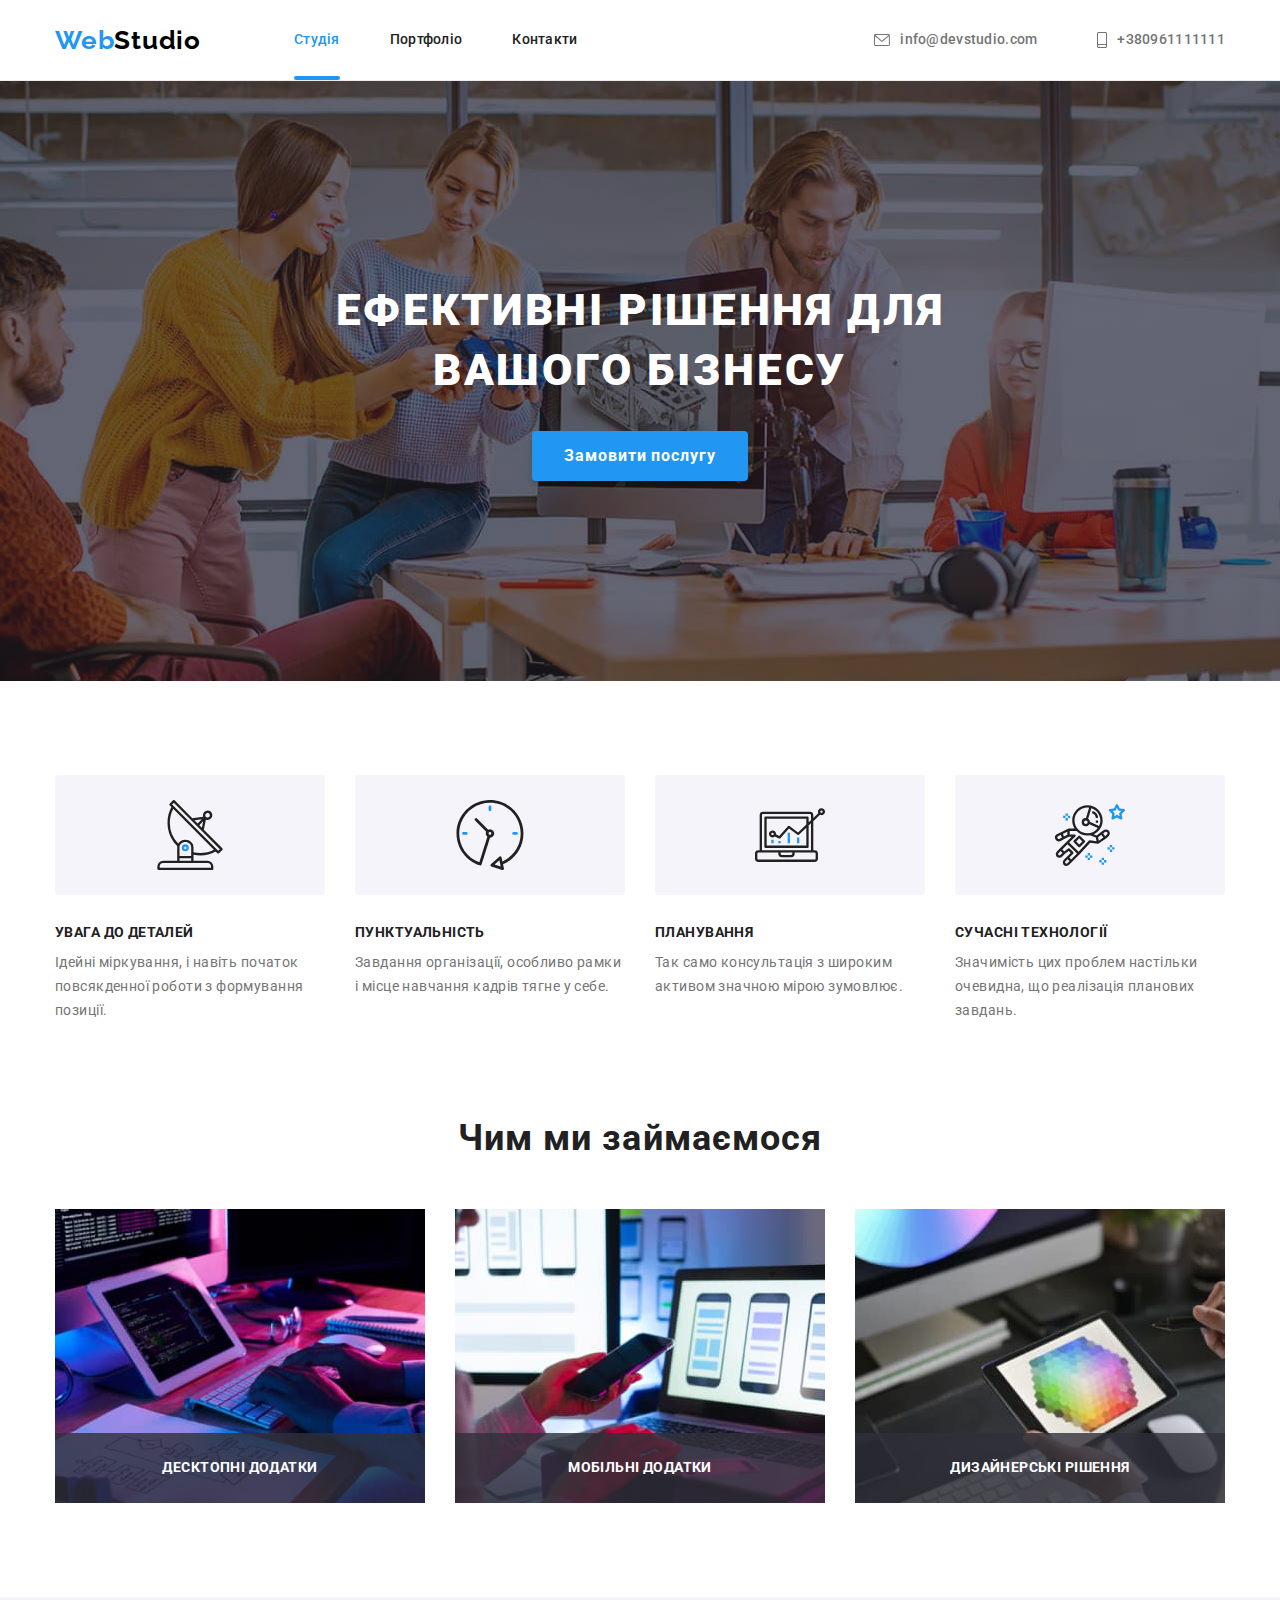
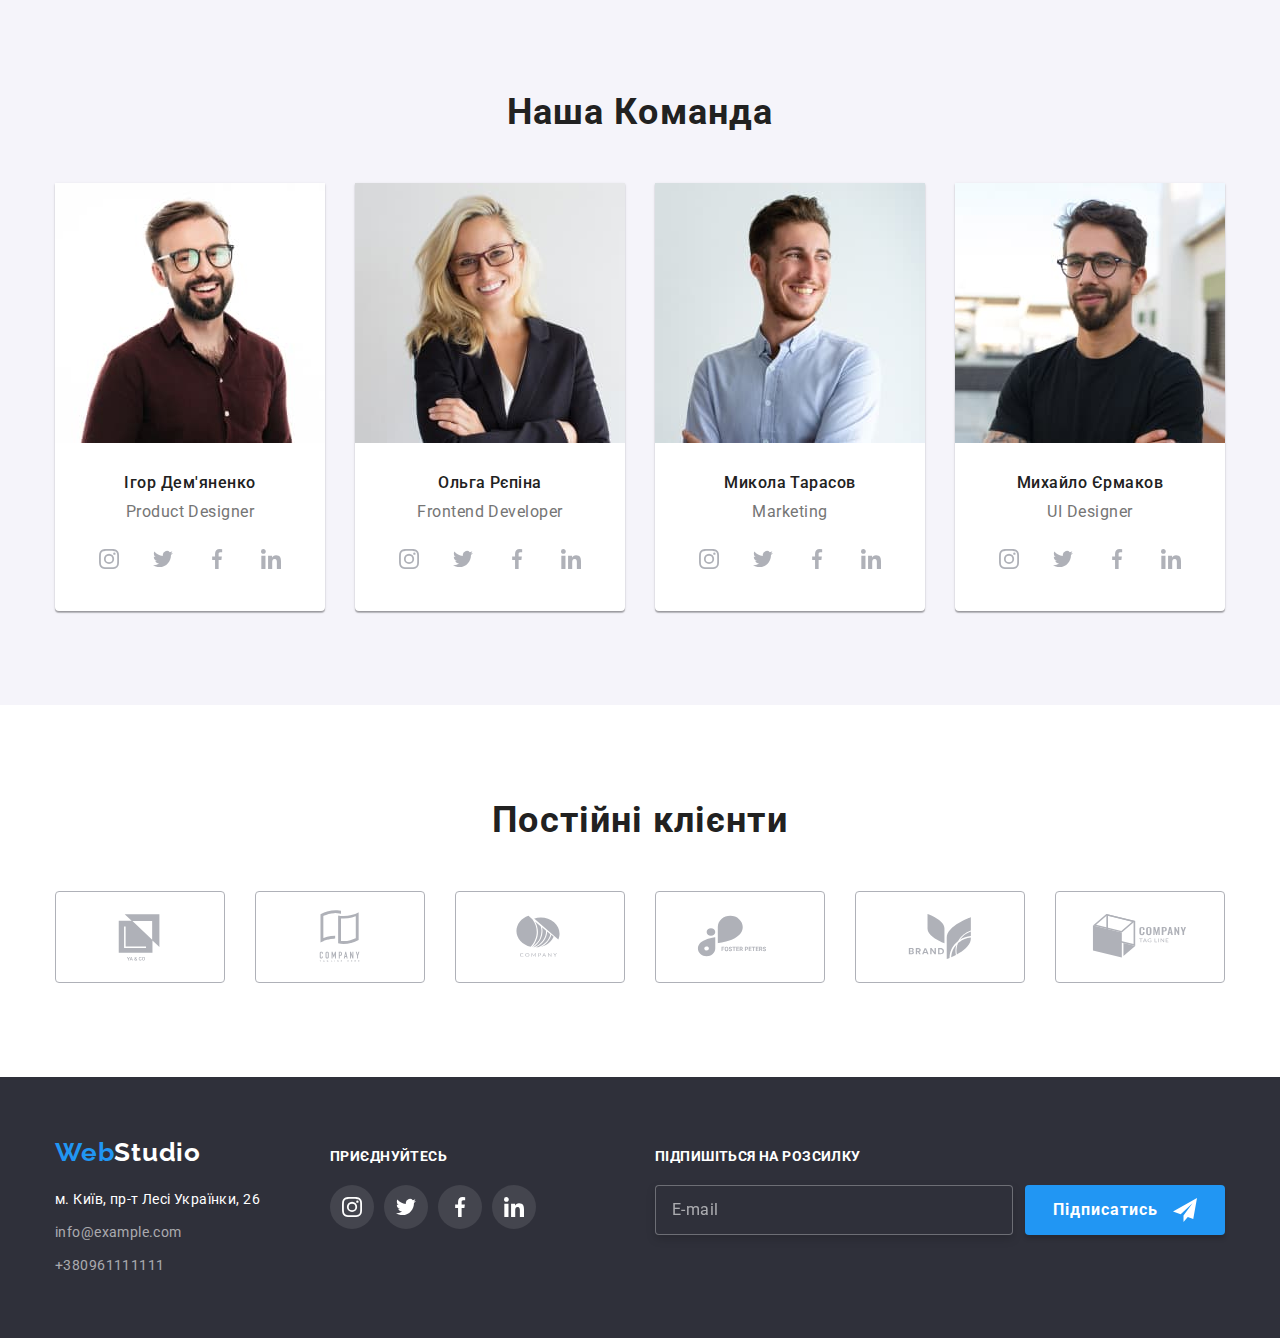
==== commit 3510bb28: "працює але ругається" ====
--- a/index.html
+++ b/index.html
@@ -21,6 +21,37 @@
 	<body>
 		<header class="header">
 			<div class="container">
+				<div class="mobile-menu is-hidden" mobile-modal>
+					<button type="button" class="mobile-menu__button" mobile-modal-close>
+						<svg width="18.67px" height="18.67px">
+							<use href="./images/icons.svg#icon-close-mob"></use>
+						</svg>
+					</button>
+					<ul class="mobile-list list">
+						<li class="mobile-list__text"><a href="./index.html" class="mobile-list__item link">Студія</a> </li>
+						<li class="mobile-list__text"><a href="./portfolio.html" class="mobile-list__item link">Портфоліо</a> </li>
+						<li class="mobile-list__text"><a href="" class="mobile-list__item link">Контакти</a></li>
+						<li class="mobile-list__phone"
+							><a href="tel:+380961111111" class="mobile-list__phone-link link">+380961111111</a></li
+						>
+						<li class="mobile-list__mail"
+							><a href="mailto:info@devstudio.com" class="mobile-list__mail-link link">info@devstudio.com</a></li
+						>
+					</ul>
+					<ul class="mobile-list__social list">
+						<li class="mobile-list__social-text"
+							><a href="" class="mobile-list__social-link link">Instagram</a><span class="mobile-list__border"></span>
+						</li>
+						<li class="mobile-list__social-text">
+							<a href="" class="mobile-list__social-link link">Twitter</a><span class="mobile-list__border"></span>
+						</li>
+						<li class="mobile-list__social-text">
+							<a href="" class="mobile-list__social-link link">Facebook</a><span class="mobile-list__border"></span>
+						</li>
+						<li class="mobile-list__social-text"> <a href="" class="mobile-list__social-link link">LinkedIn</a> </li>
+					</ul>
+				</div>
+
 				<div class="header__container">
 					<nav class="navigation">
 						<a lang="en" href="./index.html" class="link navigation__logo"
@@ -47,6 +78,11 @@
 						</li>
 					</ul>
 				</div>
+				<button type="button" class="mobile-menu__button-open" mobile-modal-open>
+					<svg width="24px" height="16px">
+						<use href="./images/icons.svg#icon-menu-mob"></use>
+					</svg>
+				</button>
 			</div>
 		</header>
 		<main>
@@ -451,5 +487,6 @@
 			</div>
 		</div>
 		<script src="./js/modal.js"></script>
+		<script src="./js/mobile-menu.js"></script>
 	</body>
 </html>
--- a/css/main.min.css
+++ b/css/main.min.css
@@ -1 +1 @@
-html{box-sizing:border-box}*,::before,::after{box-sizing:inherit}h1,h2,h3,h4,h5,h6,p,ul,ol{margin:0;padding:0}img{display:block;max-width:100%;height:auto}.list{list-style:none}.link{text-decoration:none}.container{width:100%;padding-left:15px;padding-right:15px;margin-left:auto;margin-right:auto}@media screen and (min-width: 480px){.container{max-width:480px}}@media screen and (min-width: 768px){.container{max-width:768px}}@media screen and (min-width: 1200px){.container{max-width:1200px}}.section{padding-top:60px;padding-bottom:60px}@media screen and (min-width: 1200px){.section{padding-top:94px;padding-bottom:94px}}.about__head,.team__head,.clients__head{text-align:center;margin-bottom:50px;font-weight:700;font-size:28px;line-height:1.18;letter-spacing:.03em;color:var(--title-text-color)}@media screen and (min-width: 1200px){.about__head,.team__head,.clients__head{font-size:36px;line-height:1.17}}:root{--primary-text-color: #757575;--title-text-color: #212121;--white-text-color: #ffffff;--blue-color: #2196f3;--blue-hover-color: #188ce8;--background-back-color: #2f303a;--logo-part2-color: #000000;--footer-color: rgba(255, 255, 255, 0.6);--button-bg-color: #f5f4fa;--team-bg-color: #f5f4fa;--main-bg-color: #f5f5f5;--border-heder-line: #ececec;--border-card-line: #eeeeee;--icon-main-color: #afb1b8;--hero-bg-color: #c4c4c4;--hero-bg-overlay: rgba(47, 48, 58, 0.4);--bgcolor-wedo: rgba(47, 48, 58, 0.8);--timing-function: cubic-bezier(0.4, 0, 0.2, 1);--bgcolor-exampl-overlay: rgba(33, 150, 243, 0.9)}body{font-family:"roboto",sans-serif}.visually-hidden{position:absolute;width:1px;height:1px;margin:-1px;border:0;padding:0;white-space:nowrap;clip-path:inset(100%);clip:rect(0 0 0 0);overflow:hidden}.header{background-color:var(--white-text-color);border-bottom:1px solid var(--border-heder-line)}.header__container,.navigation{display:flex;align-items:center}.navigation__logo{margin-right:93px}.navigation__logo-part1,.navigation__logo-part2,.navigation__logo-part3{font-family:"Raleway";font-style:normal;font-weight:700;font-size:26px;line-height:1.19;letter-spacing:.03em}.navigation__logo-part1{color:var(--blue-color)}.navigation__logo-part2{color:var(--logo-part2-color)}.site-nav__link{display:block;position:relative;padding-top:32px;padding-bottom:32px;font-weight:500;font-size:14px;line-height:1.14;letter-spacing:.02em;color:var(--title-text-color);transition:color 250ms var(--timing-function)}.site-nav__link:hover,.site-nav__link:focus,.site-nav__link:active{color:var(--blue-color)}.site-nav{display:flex}.site-nav .current{color:var(--blue-color)}.site-nav .current::after{content:"";position:absolute;left:0;bottom:0;display:block;width:100%;height:4px;border-radius:2px;background-color:var(--blue-color)}.site-nav__item:not(:last-child){margin-right:50px}.site-adress{display:flex;margin-left:auto;justify-content:center;align-items:center;color:var(--primary-text-color)}.site-adress__item{display:flex;padding-top:32px;padding-bottom:32px;justify-content:center;align-items:center}.site-adress__item .mail{padding-top:32px;padding-bottom:32px}.site-adress__item:not(:last-child){margin-right:50px}.site-adress__item:focus,.site-adress__item:hover,.site-adress__item:active{color:var(--blue-color);cursor:pointer}.site-adress__icon{display:flex;margin-right:10px;justify-content:center;align-items:center;fill:currentColor;transition:color 250ms var(--timing-function)}.site-adress__link{font-weight:500;font-size:14px;line-height:1.14;letter-spacing:.02em;color:var(--primary-text-color);transition:color 250ms var(--timing-function)}.site-adress__item:focus .site-adress__link,.site-adress__item:hover .site-adress__link,.site-adress__item:active .site-adress__link{color:var(--blue-color);cursor:pointer}.hero{background-color:var(--hero-bg-color);background-image:linear-gradient(var(--hero-bg-overlay), var(--hero-bg-overlay)),url(../images/hero-bg-mob.jpg);background-repeat:no-repeat;background-position:center;max-width:480px;padding:118px 0px;margin:auto;text-align:center}@media(min-device-pixel-ratio: 2),(min-resolution: 192dpi),(min-resolution: 2dppx){.hero{background-image:linear-gradient(var(--hero-bg-overlay), var(--hero-bg-overlay)),url(../images/hero-bg-mob-x2.jpg)}}@media screen and (min-width: 768px){.hero{max-width:768px;background-image:linear-gradient(var(--hero-bg-overlay), var(--hero-bg-overlay)),url(../images/hero-bg-tablet.jpg)}}@media screen and (min-width: 768px)and (min-device-pixel-ratio: 2),screen and (min-width: 768px)and (min-resolution: 192dpi),screen and (min-width: 768px)and (min-resolution: 2dppx){.hero{background-image:linear-gradient(var(--hero-bg-overlay), var(--hero-bg-overlay)),url(../images/hero-bg-tablet-x2.jpg)}}@media screen and (min-width: 1200px){.hero{max-width:1600px;padding:200px 0px;background-image:linear-gradient(var(--hero-bg-overlay), var(--hero-bg-overlay)),url(../images/hero-bg.jpg)}}@media screen and (min-width: 1200px)and (min-device-pixel-ratio: 2),screen and (min-width: 1200px)and (min-resolution: 192dpi),screen and (min-width: 1200px)and (min-resolution: 2dppx){.hero{background-image:linear-gradient(var(--hero-bg-overlay), var(--hero-bg-overlay)),url(../images/hero-bg-x2.jpg)}}.hero__title{padding:0px 45px;margin-bottom:30px;text-align:center;font-weight:900;font-size:26px;line-height:1.62;letter-spacing:.06em;text-transform:uppercase;color:var(--white-text-color)}@media screen and (min-width: 768px){.hero__title{padding:0px 189px}}@media screen and (min-width: 1200px){.hero__title{padding:0px 252px;font-size:44px;line-height:1.36}}.hero__button{padding:10px 24px;font-family:"Roboto";font-weight:700;font-size:16px;line-height:1.88;align-items:center;letter-spacing:.06em;color:var(--white-text-color);background-color:var(--blue-color);box-shadow:0px 4px 4px rgba(0,0,0,.15);border-radius:4px;border:none;transition:background-color 250ms var(--timing-function)}.hero__button:hover,.hero__button:focus{background-color:var(--blue-hover-color);cursor:pointer}@media screen and (min-width: 1200px){.hero__button{padding:10px 32px}}@media screen and (min-width: 1200px){.benefits{padding-bottom:0}}.benefits__list{display:flex;flex-wrap:wrap;gap:30px}@media screen and (min-width: 480px){.benefits__list{max-width:480px}}@media screen and (min-width: 768px){.benefits__list{max-width:768px}}@media screen and (min-width: 1200px){.benefits__list{max-width:1200px}}@media screen and (min-width: 480px){.benefits__item{max-width:450px}}@media screen and (min-width: 768px){.benefits__item{max-width:354px}}@media screen and (min-width: 1200px){.benefits__item{max-width:270px}}.benefits__blok{background-color:var(--button-bg-color);border-radius:4px;margin-bottom:30px;height:120px;display:flex;justify-content:center;align-items:center}.benefits__title{margin-bottom:10px;font-weight:700;font-size:14px;line-height:1.14;letter-spacing:.03em;text-transform:uppercase;color:var(--title-text-color);text-align:center}@media screen and (min-width: 768px){.benefits__title{text-align:left}}.benefits__text{font-weight:400;font-size:14px;line-height:1.71;letter-spacing:.03em;color:var(--primary-text-color)}.about{display:none}@media screen and (min-width: 1200px){.about{display:flex}}.about__list{display:flex;gap:30px}.about__card{position:relative}.about__title{display:flex;justify-content:center;align-items:center;position:absolute;width:370px;height:70px;left:0;bottom:0;background-color:var(--bgcolor-wedo);font-weight:700;font-size:14px;line-height:1.14;text-align:center;margin:0;letter-spacing:.03em;text-transform:uppercase;color:var(--white-text-color)}.team{background-color:var(--team-bg-color)}.team__list{display:flex;flex-wrap:wrap;gap:30px;text-align:center}@media screen and (min-width: 480px){.team__list{max-width:480px}}@media screen and (min-width: 768px){.team__list{max-width:768px}}@media screen and (min-width: 1200px){.team__list{max-width:1200px}}.team__card{box-shadow:0px 1px 3px rgba(0,0,0,.12),0px 1px 1px rgba(0,0,0,.14),0px 2px 1px rgba(0,0,0,.2);border-radius:0px 0px 4px 4px;background-color:var(--white-text-color)}@media screen and (min-width: 480px){.team__card{max-width:450px;height:622px}}@media screen and (min-width: 768px){.team__card{max-width:354px;height:536px}}@media screen and (min-width: 1200px){.team__card{max-width:270px;height:428px}}.team__name{margin-top:30px;margin-bottom:10px;font-weight:500;font-size:16px;line-height:1.19;letter-spacing:.03em;color:var(--title-text-color)}.team__job{margin-bottom:16px;font-weight:400;font-size:16px;line-height:1.19;letter-spacing:.03em;color:var(--primary-text-color)}.social{display:flex;justify-content:center;gap:10px;margin-bottom:30px}.social__link{width:44px;height:44px;border-radius:50%;display:flex;justify-content:center;align-items:center;fill:var(--icon-main-color);transition:background-color 250ms var(--timing-function),fill 250ms var(--timing-function)}.social__link:hover,.social__link:focus,.social__link:active{background-color:var(--blue-color)}.social__link:hover .social__icon,.social__link:focus .social__icon,.social__link:active .social__icon{fill:var(--white-text-color)}.clients__list{display:flex;flex-wrap:wrap;justify-content:center;gap:30px}@media screen and (min-width: 480px){.clients__list{max-width:480px}}@media screen and (min-width: 768px){.clients__list{max-width:768px}}@media screen and (min-width: 1200px){.clients__list{max-width:1200px}}.client__link{display:flex;justify-content:center;align-items:center;height:92px;width:210px;fill:var(--icon-main-color);border:1px solid var(--icon-main-color);border-radius:4px;transition:fill 250ms var(--timing-function),border-color 250ms var(--timing-function)}.client__link:hover,.client__link:focus{fill:var(--blue-color);border-color:var(--blue-color);cursor:pointer}@media screen and (min-width: 768px){.client__link{width:226px}}@media screen and (min-width: 1200px){.client__link{width:170px}}.examples__buttons{display:flex;flex-wrap:wrap;margin:auto;justify-content:flex-start;gap:8px;margin-bottom:50px;border:none;border-radius:4px}@media screen and (min-width: 768px){.examples__buttons{justify-content:center}}@media screen and (min-width: 1200px){.examples__buttons{justify-content:center}}.examples__button{font-family:inherit;font-weight:500;font-size:16px;line-height:1.62;text-align:center;letter-spacing:.03em;color:var(--title-text-color);background-color:var(--button-bg-color);border-radius:4px;border:none;transition:background-color 250ms var(--timing-function),color 250ms var(--timing-function),box-shadow 250ms var(--timing-function);padding:6px 22px}.examples__button:hover,.examples__button:focus,.examples__button:active{color:var(--white-text-color);background-color:var(--blue-color);cursor:pointer;box-shadow:0px 3px 1px rgba(0,0,0,.1),0px 1px 2px rgba(0,0,0,.08),0px 2px 2px rgba(0,0,0,.12)}.examples__button-blue{color:var(--white-text-color);background-color:var(--blue-color)}.examples__list{display:flex;flex-wrap:wrap;gap:30px}@media screen and (min-width: 480px){.examples__list{max-width:480px}}@media screen and (min-width: 768px){.examples__list{max-width:768px}}@media screen and (min-width: 1200px){.examples__list{max-width:1200px}}.examples__element{border-left:1px solid var(--border-card-line);border-right:1px solid var(--border-card-line);border-bottom:1px solid var(--border-card-line)}.examples__element:hover,.examples__element:focus{box-shadow:0px 1px 1px rgba(0,0,0,.12),0px 4px 4px rgba(0,0,0,.06),1px 4px 6px rgba(0,0,0,.16)}@media screen and (min-width: 480px){.examples__element{max-width:450px}}@media screen and (min-width: 768px){.examples__element{max-width:354px}}@media screen and (min-width: 1200px){.examples__element{max-width:370px}}.examples__link{display:block;text-decoration:none}.examples__card{padding:20px 24px}.examples__overflow{position:relative;overflow:hidden}.examples__overlay{display:block;position:absolute;left:0;top:0;width:100%;height:100%;padding:63px 24px;font-size:18px;line-height:1.56;letter-spacing:.03em;color:var(--white-text-color);background-color:var(--bgcolor-exampl-overlay);transform:translateY(100%);opacity:0;transition:transform 250ms var(--timing-function),opacity 250ms var(--timing-function);overflow:auto}.examples__link:hover .examples__overlay,.examples__link:focus .examples__overlay{transform:translateY(0%);opacity:1}.examples__name{font-weight:700;font-size:18px;line-height:2;letter-spacing:.06em;color:var(--title-text-color);margin-bottom:4px}.examples__type{font-weight:400;font-size:16px;line-height:1.88;letter-spacing:.03em;color:var(--primary-text-color)}.footer{background-color:var(--background-back-color);padding:60px 0px;text-align:center}@media screen and (min-width: 1200px){.footer{text-align:left}}@media screen and (min-width: 768px){.footer__tablet{display:flex;align-items:baseline;gap:165px;margin-bottom:60px;margin-top:0px}}@media screen and (min-width: 1200px){.footer__tablet{gap:0px;margin-bottom:0px}}.footer__blocks{display:flex;flex-direction:column;align-items:center}@media screen and (min-width: 1200px){.footer__blocks{align-items:baseline}}@media screen and (min-width: 1200px){.footer__blocks{flex-direction:row}}@media screen and (min-width: 1200px){.footer__nav{margin-right:70px}}.footer__nav-list:not(:last-child){margin-bottom:8px}@media screen and (min-width: 1200px){.footer__nav-list:not(:last-child){margin-bottom:9px}}@media screen and (min-width: 1200px){.footer__join{margin-left:auto}}.navigation__logo-footer{margin-bottom:20px}.navigation__logo-part3{color:var(--white-text-color)}.city__adress{font-style:normal;font-weight:400;font-size:14px;line-height:1.71;letter-spacing:.03em;color:var(--white-text-color);transition:color 250ms var(--timing-function)}.city__adress:hover,.city__adress:focus,.city__adress:active{color:var(--blue-color)}.footer__contacts{font-style:normal;font-weight:400;font-size:14px;line-height:1.71;letter-spacing:.03em;color:var(--footer-color);transition:color 250ms var(--timing-function)}.footer__contacts:hover,.footer__contacts:focus,.footer__contacts:active{color:var(--blue-color)}.footer__button{width:200px;height:50px;margin-top:20px;font-weight:700;font-size:16px;line-height:1.88;text-align:center;letter-spacing:.06em;color:var(--white-text-color);background:var(--blue-color);box-shadow:0px 4px 4px rgba(0,0,0,.15);border-radius:4px;border:none;padding:0;outline:none}@media screen and (min-width: 1200px){.footer__button{margin-top:0px}}.footer__email{display:flex;flex-direction:column;align-items:center}@media screen and (min-width: 1200px){.footer__email{flex-direction:row}}.footer__email-input{width:290px;height:50px;margin:0px;padding:0;outline:none;border:1px solid rgba(255,255,255,.3);filter:drop-shadow(0px 4px 4px rgba(0, 0, 0, 0.15));border-radius:4px;background:var(--background-back-color);color:var(--white-text-color)}@media screen and (min-width: 480px){.footer__email-input{width:450px}}@media screen and (min-width: 1200px){.footer__email-input{width:358px;margin-right:12px}}.footer__email input{padding-left:16px;font-weight:400;font-size:16px;line-height:21.25;align-items:center;letter-spacing:.03em;color:var(--white-text-color)}.footer__email input::placeholder{font-weight:400;font-size:16px;line-height:21.25;align-items:center;letter-spacing:.03em;color:rgba(255,255,255,.6)}.footer__button-icon{display:flex;position:relative;margin:10px 28px;width:144px;height:30px;border:none;align-items:center}.footer__icon{position:absolute;top:o;right:0;fill:var(--white-text-color)}.footer__list{display:flex;gap:10px}.footer__title{margin-bottom:20px;font-weight:700;font-size:14px;line-height:1.14;letter-spacing:.03em;text-transform:uppercase;color:var(--white-text-color)}.footer__social{margin:60px 0px}@media screen and (min-width: 768px){.footer__social{margin:0}}@media screen and (min-width: 1200px){.footer__social{margin:0}}.footer__social-item{width:44px;height:44px;border-radius:50%;background:rgba(255,255,255,.1)}.footer__social-link{fill:var(--white-text-color);display:flex;justify-content:center;align-items:center;width:100%;height:100%;border-radius:50%;transition:background-color 250ms var(--timing-function)}.footer__social-link:hover,.footer__social-link:focus,.footer__social-link:active{background-color:var(--blue-color)}.backdrop{position:fixed;width:100%;height:100%;top:0;background-color:rgba(0,0,0,.2);transition:opacity 250ms var(--timing-function),visibility 250ms var(--timing-function)}.is-hidden{opacity:0;visibility:hidden;pointer-events:none}.is-hidden .modal{transform:translate(-50%, -50%) scale(0.5)}.modal{min-width:350px;padding:40px;background-color:var(--white-text-color);box-shadow:0px 1px 3px rgba(0,0,0,.12),0px 1px 1px rgba(0,0,0,.14),0px 2px 1px rgba(0,0,0,.2);border-radius:4px;position:absolute;top:50%;left:50%;transform:translate(-50%, -50%) scale(1) rotate(360deg);transition:transform 500ms var(--timing-function)}@media screen and (min-width: 480px){.modal{width:450px;height:609px}}@media screen and (min-width: 768px){.modal{width:450px;height:609px}}@media screen and (min-width: 1200px){.modal{width:528px;height:581px}}.modal__close{position:absolute;top:8px;right:8px;height:30px;width:30px;border-radius:50%;border:1px solid rgba(0,0,0,.1);background-color:var(--white-text-color)}.modal__close-icon{fill:var(--logo-part2-color);display:flex;justify-content:center;align-items:center;width:100%;height:100%}.modal__title{text-align:center;margin-bottom:12px;font-weight:700;font-size:20px;line-height:1.15;letter-spacing:.03em;color:var(--title-text-color)}.modal__form{margin-bottom:20px}@media screen and (min-width: 1200px){.modal__form{width:448px}}.modal__field{display:flex;flex-direction:column;font-weight:400;font-size:12px;line-height:1.17;letter-spacing:.01em;color:var(--primary-text-color);outline:none;margin-bottom:10px}.modal__field input{height:40px;border:1px solid rgba(33,33,33,.2);border-radius:4px;padding-left:42px;outline-style:none}.modal__field label{margin-bottom:4px}.modal__field textarea{border:1px solid rgba(33,33,33,.2);border-radius:4px;height:120px;padding:12px 16px;outline:none;resize:none}.modal__field:hover input,.modal__field:hover .modal__icon{border-color:var(--blue-color);fill:var(--blue-color)}.modal__field:hover textarea,.modal__field textarea:focus{border-color:var(--blue-color)}.modal__icon-position{position:relative;display:flex;flex-direction:column}.modal__icon-position input:focus,.modal__icon-position input:focus+.modal__icon{border-color:var(--blue-color);fill:var(--blue-color)}.modal__icon{position:absolute;left:21px;top:50%;transform:translate(-50%, -50%);fill:var(--title-text-color)}.modal__link{font-weight:400;font-size:14px;line-height:1.71;letter-spacing:.03em;text-decoration-line:underline;color:var(--blue-color)}.modal__text{display:flex;align-items:center;justify-content:center;color:var(--primary-text-color);font-weight:400;font-size:12px;line-height:1.17;letter-spacing:.03em}.modal__text input{position:absolute;width:1px;height:1px;margin:-1px;border:0;padding:0;white-space:nowrap;clip-path:inset(100%);clip:rect(0 0 0 0);overflow:hidden}@media screen and (min-width: 1200px){.modal__text{font-size:14px;line-height:1.71}}.modal__agree-icon{display:flex;align-items:center;justify-content:center;margin-right:7px;width:16px;height:15px;fill:var(--white-text-color);border-radius:2px;border:solid 2px var(--background-back-color)}.modal__checkbox:checked+.modal__agree-icon{background-size:contain;background-origin:border-box;background-color:var(--blue-color);border-color:var(--blue-color);fill:var(--white-text-color);border-radius:2px}.modal__button{text-align:center;margin-top:30px;width:200px;height:50px;font-weight:700;font-size:16px;line-height:1.88;letter-spacing:.06em;color:var(--white-text-color);background:var(--blue-color);box-shadow:0px 4px 4px rgba(0,0,0,.15);border-radius:4px;border:none;padding:0;outline:none}.modal__button:hover{background-color:var(--blue-hover-color)}.modal__button-center{display:flex;justify-content:center}/*# sourceMappingURL=main.min.css.map */+html{box-sizing:border-box}*,::before,::after{box-sizing:inherit}h1,h2,h3,h4,h5,h6,p,ul,ol{margin:0;padding:0}img{display:block}.list{list-style:none}.link{text-decoration:none}.container{width:100%;padding-left:15px;padding-right:15px;margin-left:auto;margin-right:auto}@media screen and (min-width: 480px){.container{max-width:480px}}@media screen and (min-width: 768px){.container{max-width:768px}}@media screen and (min-width: 1200px){.container{max-width:1200px}}.section{padding-top:60px;padding-bottom:60px}@media screen and (min-width: 1200px){.section{padding-top:94px;padding-bottom:94px}}.about__head,.team__head,.clients__head{text-align:center;margin-bottom:50px;font-weight:700;font-size:28px;line-height:1.18;letter-spacing:.03em;color:var(--title-text-color)}@media screen and (min-width: 1200px){.about__head,.team__head,.clients__head{font-size:36px;line-height:1.17}}:root{--primary-text-color: #757575;--title-text-color: #212121;--white-text-color: #ffffff;--blue-color: #2196f3;--blue-hover-color: #188ce8;--background-back-color: #2f303a;--logo-part2-color: #000000;--footer-color: rgba(255, 255, 255, 0.6);--button-bg-color: #f5f4fa;--team-bg-color: #f5f4fa;--main-bg-color: #f5f5f5;--border-heder-line: #ececec;--border-card-line: #eeeeee;--icon-main-color: #afb1b8;--hero-bg-color: #c4c4c4;--hero-bg-overlay: rgba(47, 48, 58, 0.4);--bgcolor-wedo: rgba(47, 48, 58, 0.8);--timing-function: cubic-bezier(0.4, 0, 0.2, 1);--bgcolor-exampl-overlay: rgba(33, 150, 243, 0.9)}body{font-family:"roboto",sans-serif}.visually-hidden{position:absolute;width:1px;height:1px;margin:-1px;border:0;padding:0;white-space:nowrap;clip-path:inset(100%);clip:rect(0 0 0 0);overflow:hidden}.header{background-color:var(--white-text-color);border-bottom:1px solid var(--border-heder-line);position:relative}.header__container,.navigation{display:flex;align-items:center}.navigation__logo{padding:16px 0px}@media screen and (min-width: 768px){.navigation__logo{margin-right:88px;padding:0px}}@media screen and (min-width: 1200px){.navigation__logo{margin-right:93px}}.navigation__logo-part1,.navigation__logo-part2,.navigation__logo-part3{font-family:"Raleway";font-style:normal;font-weight:700;font-size:26px;line-height:1.19;letter-spacing:.03em}.navigation__logo-part1{color:var(--blue-color)}.navigation__logo-part2{color:var(--logo-part2-color)}.site-nav__link{display:none}@media screen and (min-width: 768px){.site-nav__link{display:block;position:relative;padding-top:32px;padding-bottom:32px;font-weight:500;font-size:14px;line-height:1.14;letter-spacing:.02em;color:var(--title-text-color);transition:color 250ms var(--timing-function)}.site-nav__link:hover,.site-nav__link:focus,.site-nav__link:active{color:var(--blue-color)}}.site-nav{display:flex}.site-nav .current{color:var(--blue-color)}.site-nav .current::after{content:"";position:absolute;left:0;bottom:0;display:block;width:100%;height:4px;border-radius:2px;background-color:var(--blue-color)}.site-nav__item:not(:last-child){margin-right:50px}.site-adress{display:none}@media screen and (min-width: 768px){.site-adress{display:flex;flex-direction:column;margin-left:auto;justify-content:center;align-items:flex-start;gap:10px;color:var(--primary-text-color)}}@media screen and (min-width: 1200px){.site-adress{flex-direction:row;align-items:center}}.site-adress__item{display:flex;justify-content:center;align-items:center}@media screen and (min-width: 1200px){.site-adress__item{padding-top:32px;padding-bottom:32px}.site-adress__item .mail{padding-top:32px;padding-bottom:32px}.site-adress__item:not(:last-child){margin-right:50px}.site-adress__item:focus,.site-adress__item:hover,.site-adress__item:active{color:var(--blue-color);cursor:pointer}}.site-adress__icon{display:flex;margin-right:10px;justify-content:center;align-items:center;fill:currentColor;transition:color 250ms var(--timing-function)}.site-adress__link{font-weight:500;font-size:14px;line-height:1.14;letter-spacing:.02em;color:var(--primary-text-color);transition:color 250ms var(--timing-function)}@media screen and (min-width: 1200px){.site-adress__item:focus .site-adress__link,.site-adress__item:hover .site-adress__link,.site-adress__item:active .site-adress__link{color:var(--blue-color);cursor:pointer}}.mobile-menu__button-open{position:absolute;background-color:inherit;display:flex;align-items:center;justify-content:center;top:10px;right:10px;width:40px;height:40px;border:none}@media screen and (min-width: 768px){.mobile-menu__button-open{display:none}}.hero{background-color:var(--hero-bg-color);background-image:linear-gradient(var(--hero-bg-overlay), var(--hero-bg-overlay)),url(../images/hero-bg-mob.jpg);background-repeat:no-repeat;background-position:center;max-width:480px;padding:118px 0px;margin:auto;text-align:center}@media(min-device-pixel-ratio: 2),(min-resolution: 192dpi),(min-resolution: 2dppx){.hero{background-image:linear-gradient(var(--hero-bg-overlay), var(--hero-bg-overlay)),url(../images/hero-bg-mob-x2.jpg)}}@media screen and (min-width: 768px){.hero{max-width:768px;background-image:linear-gradient(var(--hero-bg-overlay), var(--hero-bg-overlay)),url(../images/hero-bg-tablet.jpg)}}@media screen and (min-width: 768px)and (min-device-pixel-ratio: 2),screen and (min-width: 768px)and (min-resolution: 192dpi),screen and (min-width: 768px)and (min-resolution: 2dppx){.hero{background-image:linear-gradient(var(--hero-bg-overlay), var(--hero-bg-overlay)),url(../images/hero-bg-tablet-x2.jpg)}}@media screen and (min-width: 1200px){.hero{max-width:1600px;padding:200px 0px;background-image:linear-gradient(var(--hero-bg-overlay), var(--hero-bg-overlay)),url(../images/hero-bg.jpg)}}@media screen and (min-width: 1200px)and (min-device-pixel-ratio: 2),screen and (min-width: 1200px)and (min-resolution: 192dpi),screen and (min-width: 1200px)and (min-resolution: 2dppx){.hero{background-image:linear-gradient(var(--hero-bg-overlay), var(--hero-bg-overlay)),url(../images/hero-bg-x2.jpg)}}.hero__title{padding:0px 45px;margin-bottom:30px;text-align:center;font-weight:900;font-size:26px;line-height:1.62;letter-spacing:.06em;text-transform:uppercase;color:var(--white-text-color)}@media screen and (min-width: 768px){.hero__title{padding:0px 189px}}@media screen and (min-width: 1200px){.hero__title{padding:0px 252px;font-size:44px;line-height:1.36}}.hero__button{padding:10px 24px;font-family:"Roboto";font-weight:700;font-size:16px;line-height:1.88;align-items:center;letter-spacing:.06em;color:var(--white-text-color);background-color:var(--blue-color);box-shadow:0px 4px 4px rgba(0,0,0,.15);border-radius:4px;border:none;transition:background-color 250ms var(--timing-function)}.hero__button:hover,.hero__button:focus{background-color:var(--blue-hover-color);cursor:pointer}@media screen and (min-width: 1200px){.hero__button{padding:10px 32px}}@media screen and (min-width: 1200px){.benefits{padding-bottom:0}}.benefits__list{display:flex;flex-wrap:wrap;gap:30px}@media screen and (min-width: 480px){.benefits__list{max-width:480px}}@media screen and (min-width: 768px){.benefits__list{max-width:768px}}@media screen and (min-width: 1200px){.benefits__list{max-width:1200px}}@media screen and (min-width: 480px){.benefits__item{max-width:450px}}@media screen and (min-width: 768px){.benefits__item{max-width:354px}}@media screen and (min-width: 1200px){.benefits__item{max-width:270px}}.benefits__blok{background-color:var(--button-bg-color);border-radius:4px;margin-bottom:30px;height:120px;display:flex;justify-content:center;align-items:center}.benefits__title{margin-bottom:10px;font-weight:700;font-size:14px;line-height:1.14;letter-spacing:.03em;text-transform:uppercase;color:var(--title-text-color);text-align:center}@media screen and (min-width: 768px){.benefits__title{text-align:left}}.benefits__text{font-weight:400;font-size:14px;line-height:1.71;letter-spacing:.03em;color:var(--primary-text-color)}.about{display:none}@media screen and (min-width: 1200px){.about{display:flex}}.about__list{display:flex;gap:30px}.about__card{position:relative}.about__title{display:flex;justify-content:center;align-items:center;position:absolute;width:370px;height:70px;left:0;bottom:0;background-color:var(--bgcolor-wedo);font-weight:700;font-size:14px;line-height:1.14;text-align:center;margin:0;letter-spacing:.03em;text-transform:uppercase;color:var(--white-text-color)}.team{background-color:var(--team-bg-color)}.team__list{display:flex;flex-wrap:wrap;gap:30px;text-align:center}@media screen and (min-width: 480px){.team__list{max-width:480px}}@media screen and (min-width: 768px){.team__list{max-width:768px}}@media screen and (min-width: 1200px){.team__list{max-width:1200px}}.team__card{box-shadow:0px 1px 3px rgba(0,0,0,.12),0px 1px 1px rgba(0,0,0,.14),0px 2px 1px rgba(0,0,0,.2);border-radius:0px 0px 4px 4px;background-color:var(--white-text-color)}@media screen and (min-width: 480px){.team__card{max-width:450px}}@media screen and (min-width: 768px){.team__card{max-width:354px}}@media screen and (min-width: 1200px){.team__card{max-width:270px}}.team__name{margin-top:30px;margin-bottom:10px;font-weight:500;font-size:16px;line-height:1.19;letter-spacing:.03em;color:var(--title-text-color)}.team__job{margin-bottom:16px;font-weight:400;font-size:16px;line-height:1.19;letter-spacing:.03em;color:var(--primary-text-color)}.social{display:flex;justify-content:center;gap:10px;margin-bottom:30px}.social__link{width:44px;height:44px;border-radius:50%;display:flex;justify-content:center;align-items:center;fill:var(--icon-main-color);transition:background-color 250ms var(--timing-function),fill 250ms var(--timing-function)}.social__link:hover,.social__link:focus,.social__link:active{background-color:var(--blue-color)}.social__link:hover .social__icon,.social__link:focus .social__icon,.social__link:active .social__icon{fill:var(--white-text-color)}.clients__list{display:flex;flex-wrap:wrap;justify-content:center;gap:30px}@media screen and (min-width: 480px){.clients__list{max-width:480px}}@media screen and (min-width: 768px){.clients__list{max-width:768px}}@media screen and (min-width: 1200px){.clients__list{max-width:1200px}}.client__link{display:flex;justify-content:center;align-items:center;height:92px;width:210px;fill:var(--icon-main-color);border:1px solid var(--icon-main-color);border-radius:4px;transition:fill 250ms var(--timing-function),border-color 250ms var(--timing-function)}.client__link:hover,.client__link:focus{fill:var(--blue-color);border-color:var(--blue-color);cursor:pointer}@media screen and (min-width: 768px){.client__link{width:226px}}@media screen and (min-width: 1200px){.client__link{width:170px}}.examples__buttons{display:flex;flex-wrap:wrap;margin:auto;justify-content:flex-start;gap:8px;margin-bottom:50px;border:none;border-radius:4px}@media screen and (min-width: 768px){.examples__buttons{justify-content:center}}@media screen and (min-width: 1200px){.examples__buttons{justify-content:center}}.examples__button{font-family:inherit;font-weight:500;font-size:16px;line-height:1.62;text-align:center;letter-spacing:.03em;color:var(--title-text-color);background-color:var(--button-bg-color);border-radius:4px;border:none;transition:background-color 250ms var(--timing-function),color 250ms var(--timing-function),box-shadow 250ms var(--timing-function);padding:6px 22px}.examples__button:hover,.examples__button:focus,.examples__button:active{color:var(--white-text-color);background-color:var(--blue-color);cursor:pointer;box-shadow:0px 3px 1px rgba(0,0,0,.1),0px 1px 2px rgba(0,0,0,.08),0px 2px 2px rgba(0,0,0,.12)}.examples__button-blue{color:var(--white-text-color);background-color:var(--blue-color)}.examples__list{display:flex;flex-wrap:wrap;gap:30px}@media screen and (min-width: 480px){.examples__list{max-width:480px}}@media screen and (min-width: 768px){.examples__list{max-width:768px}}@media screen and (min-width: 1200px){.examples__list{max-width:1200px}}.examples__element{border-left:1px solid var(--border-card-line);border-right:1px solid var(--border-card-line);border-bottom:1px solid var(--border-card-line)}.examples__element:hover,.examples__element:focus{box-shadow:0px 1px 1px rgba(0,0,0,.12),0px 4px 4px rgba(0,0,0,.06),1px 4px 6px rgba(0,0,0,.16)}@media screen and (min-width: 480px){.examples__element{max-width:450px}}@media screen and (min-width: 768px){.examples__element{max-width:354px}}@media screen and (min-width: 1200px){.examples__element{max-width:370px}}.examples__link{display:block;text-decoration:none}.examples__card{padding:20px 24px}.examples__overflow{position:relative;overflow:hidden}.examples__overlay{display:block;position:absolute;left:0;top:0;width:100%;height:100%;padding:63px 24px;font-size:18px;line-height:1.56;letter-spacing:.03em;color:var(--white-text-color);background-color:var(--bgcolor-exampl-overlay);transform:translateY(100%);opacity:0;transition:transform 250ms var(--timing-function),opacity 250ms var(--timing-function);overflow:auto}.examples__link:hover .examples__overlay,.examples__link:focus .examples__overlay{transform:translateY(0%);opacity:1}.examples__name{font-weight:700;font-size:18px;line-height:2;letter-spacing:.06em;color:var(--title-text-color);margin-bottom:4px}.examples__type{font-weight:400;font-size:16px;line-height:1.88;letter-spacing:.03em;color:var(--primary-text-color)}.footer{background-color:var(--background-back-color);padding:60px 0px;text-align:center}@media screen and (min-width: 1200px){.footer{text-align:left}}@media screen and (min-width: 768px){.footer__tablet{display:flex;align-items:baseline;gap:165px;margin-bottom:60px;margin-top:0px}}@media screen and (min-width: 1200px){.footer__tablet{gap:0px;margin-bottom:0px}}.footer__blocks{display:flex;flex-direction:column;align-items:center}@media screen and (min-width: 1200px){.footer__blocks{align-items:baseline}}@media screen and (min-width: 1200px){.footer__blocks{flex-direction:row}}@media screen and (min-width: 1200px){.footer__nav{margin-right:70px}}.footer__nav-list:not(:last-child){margin-bottom:8px}@media screen and (min-width: 1200px){.footer__nav-list:not(:last-child){margin-bottom:9px}}@media screen and (min-width: 1200px){.footer__join{margin-left:auto}}.navigation__logo-footer{margin-bottom:20px}.navigation__logo-part3{color:var(--white-text-color)}.city__adress{font-style:normal;font-weight:400;font-size:14px;line-height:1.71;letter-spacing:.03em;color:var(--white-text-color);transition:color 250ms var(--timing-function)}.city__adress:hover,.city__adress:focus,.city__adress:active{color:var(--blue-color)}.footer__contacts{font-style:normal;font-weight:400;font-size:14px;line-height:1.71;letter-spacing:.03em;color:var(--footer-color);transition:color 250ms var(--timing-function)}.footer__contacts:hover,.footer__contacts:focus,.footer__contacts:active{color:var(--blue-color)}.footer__button{width:200px;height:50px;margin-top:20px;font-weight:700;font-size:16px;line-height:1.88;text-align:center;letter-spacing:.06em;color:var(--white-text-color);background:var(--blue-color);box-shadow:0px 4px 4px rgba(0,0,0,.15);border-radius:4px;border:none;padding:0;outline:none}@media screen and (min-width: 1200px){.footer__button{margin-top:0px}}.footer__email{display:flex;flex-direction:column;align-items:center}@media screen and (min-width: 1200px){.footer__email{flex-direction:row}}.footer__email-input{width:290px;height:50px;margin:0px;padding:0;outline:none;border:1px solid rgba(255,255,255,.3);filter:drop-shadow(0px 4px 4px rgba(0, 0, 0, 0.15));border-radius:4px;background:var(--background-back-color);color:var(--white-text-color)}@media screen and (min-width: 480px){.footer__email-input{width:450px}}@media screen and (min-width: 1200px){.footer__email-input{width:358px;margin-right:12px}}.footer__email input{padding-left:16px;font-weight:400;font-size:16px;line-height:21.25;align-items:center;letter-spacing:.03em;color:var(--white-text-color)}.footer__email input::placeholder{font-weight:400;font-size:16px;line-height:21.25;align-items:center;letter-spacing:.03em;color:rgba(255,255,255,.6)}.footer__button-icon{display:flex;position:relative;margin:10px 28px;width:144px;height:30px;border:none;align-items:center}.footer__icon{position:absolute;top:o;right:0;fill:var(--white-text-color)}.footer__list{display:flex;gap:10px}.footer__title{margin-bottom:20px;font-weight:700;font-size:14px;line-height:1.14;letter-spacing:.03em;text-transform:uppercase;color:var(--white-text-color)}.footer__social{margin:60px 0px}@media screen and (min-width: 768px){.footer__social{margin:0}}@media screen and (min-width: 1200px){.footer__social{margin:0}}.footer__social-item{width:44px;height:44px;border-radius:50%;background:rgba(255,255,255,.1)}.footer__social-link{fill:var(--white-text-color);display:flex;justify-content:center;align-items:center;width:100%;height:100%;border-radius:50%;transition:background-color 250ms var(--timing-function)}.footer__social-link:hover,.footer__social-link:focus,.footer__social-link:active{background-color:var(--blue-color)}.backdrop{position:fixed;width:100%;height:100%;top:0;background-color:rgba(0,0,0,.2);transition:opacity 250ms var(--timing-function),visibility 250ms var(--timing-function)}.is-hidden{opacity:0;visibility:hidden;pointer-events:none}.is-hidden .modal{transform:translate(-50%, -50%) scale(0.5)}.modal{min-width:350px;padding:40px;background-color:var(--white-text-color);box-shadow:0px 1px 3px rgba(0,0,0,.12),0px 1px 1px rgba(0,0,0,.14),0px 2px 1px rgba(0,0,0,.2);border-radius:4px;position:absolute;top:50%;left:50%;transform:translate(-50%, -50%) scale(1) rotate(360deg);transition:transform 500ms var(--timing-function)}@media screen and (min-width: 480px){.modal{width:450px;height:609px}}@media screen and (min-width: 768px){.modal{width:450px;height:609px}}@media screen and (min-width: 1200px){.modal{width:528px;height:581px}}.modal__close{position:absolute;top:8px;right:8px;height:30px;width:30px;border-radius:50%;border:1px solid rgba(0,0,0,.1);background-color:var(--white-text-color)}.modal__close-icon{fill:var(--logo-part2-color);display:flex;justify-content:center;align-items:center;width:100%;height:100%}.modal__title{text-align:center;margin-bottom:12px;font-weight:700;font-size:20px;line-height:1.15;letter-spacing:.03em;color:var(--title-text-color)}.modal__form{margin-bottom:20px}@media screen and (min-width: 1200px){.modal__form{width:448px}}.modal__field{display:flex;flex-direction:column;font-weight:400;font-size:12px;line-height:1.17;letter-spacing:.01em;color:var(--primary-text-color);outline:none;margin-bottom:10px}.modal__field input{height:40px;border:1px solid rgba(33,33,33,.2);border-radius:4px;padding-left:42px;outline-style:none}.modal__field label{margin-bottom:4px}.modal__field textarea{border:1px solid rgba(33,33,33,.2);border-radius:4px;height:120px;padding:12px 16px;outline:none;resize:none}.modal__field:hover input,.modal__field:hover .modal__icon{border-color:var(--blue-color);fill:var(--blue-color)}.modal__field:hover textarea,.modal__field textarea:focus{border-color:var(--blue-color)}.modal__icon-position{position:relative;display:flex;flex-direction:column}.modal__icon-position input:focus,.modal__icon-position input:focus+.modal__icon{border-color:var(--blue-color);fill:var(--blue-color)}.modal__icon{position:absolute;left:21px;top:50%;transform:translate(-50%, -50%);fill:var(--title-text-color)}.modal__link{font-weight:400;font-size:14px;line-height:1.71;letter-spacing:.03em;text-decoration-line:underline;color:var(--blue-color)}.modal__text{display:flex;align-items:center;justify-content:center;color:var(--primary-text-color);font-weight:400;font-size:12px;line-height:1.17;letter-spacing:.03em}.modal__text input{position:absolute;width:1px;height:1px;margin:-1px;border:0;padding:0;white-space:nowrap;clip-path:inset(100%);clip:rect(0 0 0 0);overflow:hidden}@media screen and (min-width: 1200px){.modal__text{font-size:14px;line-height:1.71}}.modal__agree-icon{display:flex;align-items:center;justify-content:center;margin-right:7px;width:16px;height:15px;fill:var(--white-text-color);border-radius:2px;border:solid 2px var(--background-back-color)}.modal__checkbox:checked+.modal__agree-icon{background-size:contain;background-origin:border-box;background-color:var(--blue-color);border-color:var(--blue-color);fill:var(--white-text-color);border-radius:2px}.modal__button{text-align:center;margin-top:30px;width:200px;height:50px;font-weight:700;font-size:16px;line-height:1.88;letter-spacing:.06em;color:var(--white-text-color);background:var(--blue-color);box-shadow:0px 4px 4px rgba(0,0,0,.15);border-radius:4px;border:none;padding:0;outline:none}.modal__button:hover{background-color:var(--blue-hover-color)}.modal__button-center{display:flex;justify-content:center}.mobile-menu{position:absolute;left:0px;right:0px;padding:48px 0px 48px 40px;z-index:99;background:var(--white-text-color);box-shadow:0px 4px 8px rgba(0,0,0,.04),0px 2px 4px rgba(0,0,0,.08),0px 1px 3px rgba(0,0,0,.16)}@media screen and (min-width: 768px){.mobile-menu{display:none}}.mobile-menu__button{position:absolute;background-color:inherit;display:flex;align-items:center;justify-content:center;top:10px;right:10px;width:40px;height:40px;border:none}.mobile-menu__button :hover,.mobile-menu__button :focus,.mobile-menu__button :active{fill:var(--blue-color)}@media screen and (min-width: 768px){.mobile-menu__button{display:none}}.mobile-list__item{font-weight:500;font-size:40px;line-height:1.18;letter-spacing:.02em;color:var(--title-text-color)}.mobile-list__text{margin-bottom:32px}.mobile-list__text :hover,.mobile-list__text :focus,.mobile-list__text :active{color:var(--blue-color)}.mobile-list__phone-link{font-weight:500;font-size:34px;line-height:1.18;letter-spacing:.02em;color:var(--blue-color)}.mobile-list__phone{margin-top:306px;margin-bottom:32px}.mobile-list__mail-link{font-weight:500;font-size:24px;line-height:1.17;letter-spacing:.02em;color:var(--primary-text-color)}.mobile-list__mail{margin-bottom:64px}.mobile-list__mail :hover,.mobile-list__mail :focus,.mobile-list__mail :active{color:var(--blue-color)}.mobile-list__social{display:flex}.mobile-list__social-text{margin-right:10px}.mobile-list__border{border-right:1px solid rgba(33,33,33,.2);margin-left:10px}.mobile-list__social-link{font-weight:500;font-size:12px;line-height:1.22;letter-spacing:.02em;color:var(--blue-color)}@media screen and (min-width: 480px){.mobile-list__social-link{font-size:18px}}/*# sourceMappingURL=main.min.css.map */